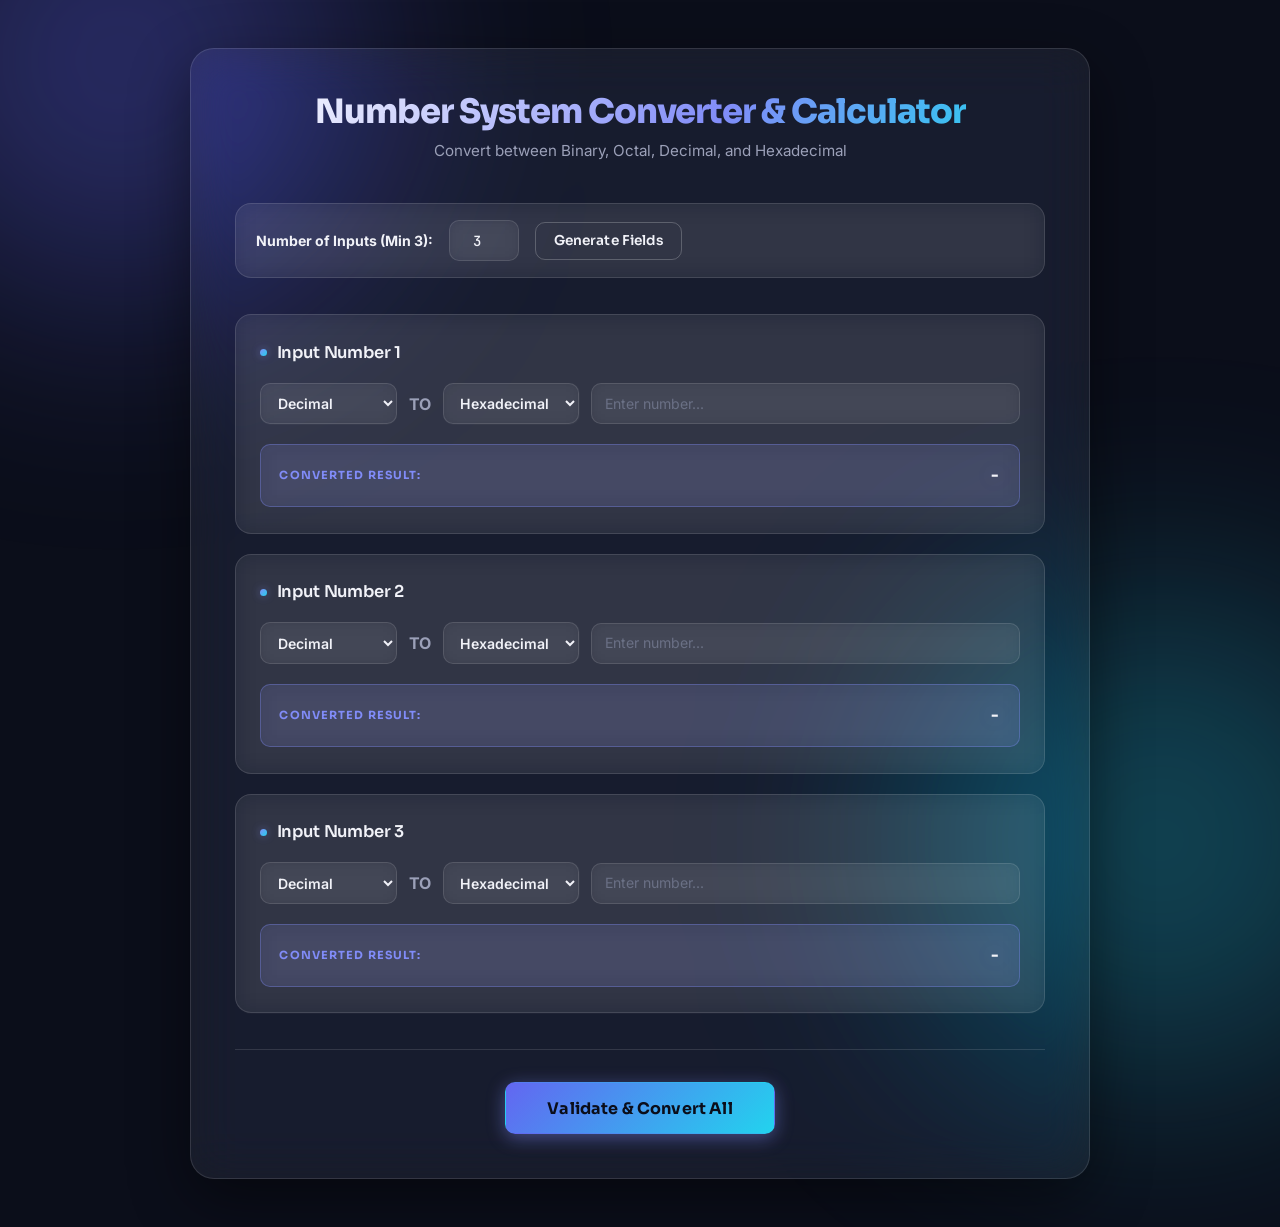
==== index.html @ d280af35 "initial commit" ====
<!DOCTYPE html>
<html lang="en">
<head>
    <meta charset="UTF-8">
    <meta name="viewport" content="width=device-width, initial-scale=1.0">
    <title>Number System Converter & Calculator</title>
    <!-- Links to your external CSS file -->
    <link rel="stylesheet" href="style.css">
</head>
<body>
    <div class="container">
        <h1>Number System Converter & Calculator</h1>
        <p class="subtitle">Convert between Binary, Octal, Decimal, and Hexadecimal</p>

        <div class="control-panel">
            <label for="num-inputs"><strong>Number of Inputs (Min 3):</strong></label>
            <input type="number" id="num-inputs" min="3" value="3">
            <button id="generate-btn">Generate Fields</button>
        </div>

        <div id="inputs-container"></div>

        <div class="action-area">
            <button id="process-btn">Validate & Convert All</button>
        </div>
    </div>

    <!-- Links to your external JS file. Placed at the bottom so HTML loads first -->
    <script src="script.js"></script>
</body>
</html>
---- style.css ----
@import url('https://fonts.googleapis.com/css2?family=Sora:wght@500;600;700;800&family=Inter:wght@400;500;600&family=JetBrains+Mono:wght@500;700&display=swap');

:root {
    --font-display: 'Sora', -apple-system, BlinkMacSystemFont, sans-serif;
    --font-body: 'Inter', -apple-system, BlinkMacSystemFont, sans-serif;
    --font-mono: 'JetBrains Mono', 'SF Mono', Consolas, monospace;

    --primary: #818cf8;
    --primary-strong: #6366f1;
    --primary-glow: rgba(129, 140, 248, 0.45);
    --accent-2: #22d3ee;
    --bg-deep: #0b0e1a;
    --text-main: #f1f2f8;
    --text-muted: #9ba0b8;
    --text-faint: #6b7186;
    --error: #f87171;
    --error-bg: rgba(248, 113, 113, 0.12);
    --error-border: rgba(248, 113, 113, 0.55);
    --glass-bg: rgba(255, 255, 255, 0.06);
    --glass-bg-strong: rgba(255, 255, 255, 0.09);
    --glass-border: rgba(255, 255, 255, 0.12);
    --glass-border-strong: rgba(255, 255, 255, 0.22);
    --radius-sm: 10px;
    --radius-md: 16px;
    --radius-lg: 24px;
}

* {
    box-sizing: border-box;
    margin: 0;
    padding: 0;
}

body {
    font-family: var(--font-body);
    -webkit-font-smoothing: antialiased;
    min-height: 100vh;
    color: var(--text-main);
    padding: 3rem 1.5rem;
    display: flex;
    justify-content: center;
    line-height: 1.5;
    position: relative;
    overflow-x: hidden;
    background: var(--bg-deep);
}

body::before,
body::after {
    content: '';
    position: fixed;
    width: 480px;
    height: 480px;
    border-radius: 50%;
    filter: blur(120px);
    z-index: 0;
    pointer-events: none;
}

body::before {
    background: rgba(99, 102, 241, 0.35);
    top: -180px;
    left: -120px;
}

body::after {
    background: rgba(34, 211, 238, 0.28);
    bottom: -180px;
    right: -120px;
}

.container {
    width: 100%;
    max-width: 900px;
    background: var(--glass-bg);
    backdrop-filter: blur(24px) saturate(160%);
    -webkit-backdrop-filter: blur(24px) saturate(160%);
    padding: 2.75rem;
    border-radius: var(--radius-lg);
    border: 1px solid var(--glass-border);
    box-shadow: 0 20px 60px rgba(0, 0, 0, 0.45);
    position: relative;
    z-index: 1;
}

h1 {
    font-family: var(--font-display);
    text-align: center;
    font-size: 2.1rem;
    font-weight: 800;
    letter-spacing: -0.03em;
    line-height: 1.15;
    margin-bottom: 0.55rem;
    background: linear-gradient(120deg, #ffffff, var(--primary) 60%, var(--accent-2));
    -webkit-background-clip: text;
    background-clip: text;
    color: transparent;
}

p.subtitle {
    text-align: center;
    color: var(--text-muted);
    font-size: 0.95rem;
    font-weight: 400;
    margin-bottom: 2.5rem;
}

/* Section eyebrow used above grouped controls */
.section-label {
    font-family: var(--font-display);
    font-size: 0.72rem;
    font-weight: 600;
    letter-spacing: 0.12em;
    text-transform: uppercase;
    color: var(--text-faint);
    margin-bottom: 0.6rem;
}

.control-panel {
    display: flex;
    gap: 1rem;
    align-items: center;
    margin-bottom: 2.25rem;
    padding: 1rem 1.25rem;
    background: var(--glass-bg);
    backdrop-filter: blur(12px);
    -webkit-backdrop-filter: blur(12px);
    border: 1px solid var(--glass-border);
    border-radius: var(--radius-md);
    transition: border-color 0.2s ease, background 0.2s ease;
}

.control-panel:hover {
    border-color: var(--glass-border-strong);
    background: var(--glass-bg-strong);
}

.control-panel label {
    font-family: var(--font-body);
    font-size: 0.88rem;
    color: var(--text-main);
    font-weight: 600;
}

.control-panel input {
    width: 70px;
    text-align: center;
}

/* Secondary action — used for lower-stakes controls like Generate Fields */
button {
    font-family: var(--font-display);
    background: transparent;
    color: var(--text-main);
    border: 1px solid var(--glass-border-strong);
    padding: 0.6rem 1.1rem;
    border-radius: var(--radius-sm);
    cursor: pointer;
    font-weight: 600;
    font-size: 0.85rem;
    letter-spacing: 0.01em;
    transition: transform 0.15s ease, border-color 0.15s ease, background 0.15s ease;
}

button:hover {
    background: var(--glass-bg-strong);
    border-color: var(--primary);
    transform: translateY(-1px);
}

button:active {
    transform: translateY(0);
}

button:focus-visible {
    outline: 2px solid var(--accent-2);
    outline-offset: 3px;
}

.input-row {
    border: 1px solid var(--glass-border);
    border-radius: var(--radius-md);
    padding: 1.6rem 1.5rem;
    margin-bottom: 1.25rem;
    background: var(--glass-bg);
    backdrop-filter: blur(12px);
    -webkit-backdrop-filter: blur(12px);
    transition: border-color 0.2s ease, background 0.2s ease, transform 0.2s ease;
}

.input-row:hover {
    border-color: var(--glass-border-strong);
    background: var(--glass-bg-strong);
    transform: translateY(-1px);
}

.input-row h3 {
    font-family: var(--font-display);
    margin-bottom: 1.1rem;
    font-size: 1.02rem;
    font-weight: 600;
    letter-spacing: -0.01em;
    color: var(--text-main);
    display: flex;
    align-items: center;
    gap: 0.6rem;
}

.input-row h3::before {
    content: '';
    width: 7px;
    height: 7px;
    border-radius: 50%;
    background: linear-gradient(135deg, var(--primary), var(--accent-2));
    box-shadow: 0 0 8px var(--primary-glow);
    display: inline-block;
}

.form-group {
    display: flex;
    gap: 0.75rem;
    align-items: center;
    margin-bottom: 1rem;
}

.form-group:last-child {
    margin-bottom: 0;
}

input[type="text"], input[type="number"], select {
    font-family: var(--font-mono);
    padding: 0.65rem 0.8rem;
    border: 1px solid var(--glass-border);
    border-radius: var(--radius-sm);
    outline: none;
    font-size: 0.88rem;
    font-weight: 500;
    color: var(--text-main);
    background: rgba(255, 255, 255, 0.04);
    backdrop-filter: blur(8px);
    -webkit-backdrop-filter: blur(8px);
    transition: border-color 0.15s ease, box-shadow 0.15s ease, background 0.15s ease;
}

select {
    font-family: var(--font-body);
    font-weight: 600;
}

input[type="text"]::placeholder {
    font-family: var(--font-body);
    font-weight: 400;
    color: var(--text-faint);
}

input[type="text"]:hover, select:hover {
    border-color: var(--glass-border-strong);
    background: rgba(255, 255, 255, 0.07);
}

input[type="text"]:focus, input[type="number"]:focus, select:focus {
    border-color: var(--primary);
    background: rgba(255, 255, 255, 0.08);
    box-shadow: 0 0 0 3px var(--primary-glow);
}

select option {
    background: #151a2c;
    color: var(--text-main);
}

.flex-grow {
    flex-grow: 1;
}

.error {
    border-color: var(--error) !important;
    background-color: var(--error-bg) !important;
}

.error:focus {
    box-shadow: 0 0 0 3px var(--error-border) !important;
}

.error-message {
    font-family: var(--font-body);
    color: var(--error);
    font-size: 0.8rem;
    font-weight: 500;
    margin-top: -0.5rem;
    margin-bottom: 1rem;
    display: none;
}

/* Single Result Box Styling */
.single-result {
    background: rgba(129, 140, 248, 0.12);
    backdrop-filter: blur(10px);
    -webkit-backdrop-filter: blur(10px);
    padding: 1rem 1.15rem;
    border-radius: var(--radius-sm);
    border: 1px solid rgba(129, 140, 248, 0.35);
    display: flex;
    justify-content: space-between;
    align-items: center;
    margin-top: 1.25rem;
    transition: box-shadow 0.2s ease;
}

.single-result:hover {
    box-shadow: 0 0 0 3px rgba(129, 140, 248, 0.15);
}

.result-label {
    font-family: var(--font-display);
    font-size: 0.7rem;
    color: var(--primary);
    font-weight: 700;
    letter-spacing: 0.1em;
    text-transform: uppercase;
}

.result-value {
    font-family: var(--font-mono);
    font-size: 1.2rem;
    font-weight: 700;
    color: var(--text-main);
    word-break: break-all;
    text-shadow: 0 0 18px var(--primary-glow);
}

.action-area {
    text-align: center;
    margin-top: 2.25rem;
    padding-top: 2rem;
    border-top: 1px solid var(--glass-border);
}

/* Primary CTA — the main "do the thing" action, visually dominant */
.action-area button {
    font-family: var(--font-display);
    background: linear-gradient(135deg, var(--primary-strong), var(--accent-2));
    color: #0b0e1a;
    border: 1px solid transparent;
    font-size: 1rem;
    font-weight: 700;
    padding: 0.9rem 2.6rem;
    border-radius: var(--radius-sm);
    box-shadow: 0 4px 18px var(--primary-glow);
}

.action-area button:hover {
    background: linear-gradient(135deg, var(--primary-strong), var(--accent-2));
    border-color: transparent;
    box-shadow: 0 10px 32px var(--primary-glow);
    transform: translateY(-2px);
}

.action-area button:active {
    box-shadow: 0 2px 10px var(--primary-glow);
    transform: translateY(0);
}

@media (max-width: 600px) {
    h1 {
        font-size: 1.6rem;
    }

    .container {
        padding: 1.5rem;
    }

    .control-panel {
        flex-wrap: wrap;
    }

    .form-group {
        flex-wrap: wrap;
    }

    body::before,
    body::after {
        width: 300px;
        height: 300px;
    }
}
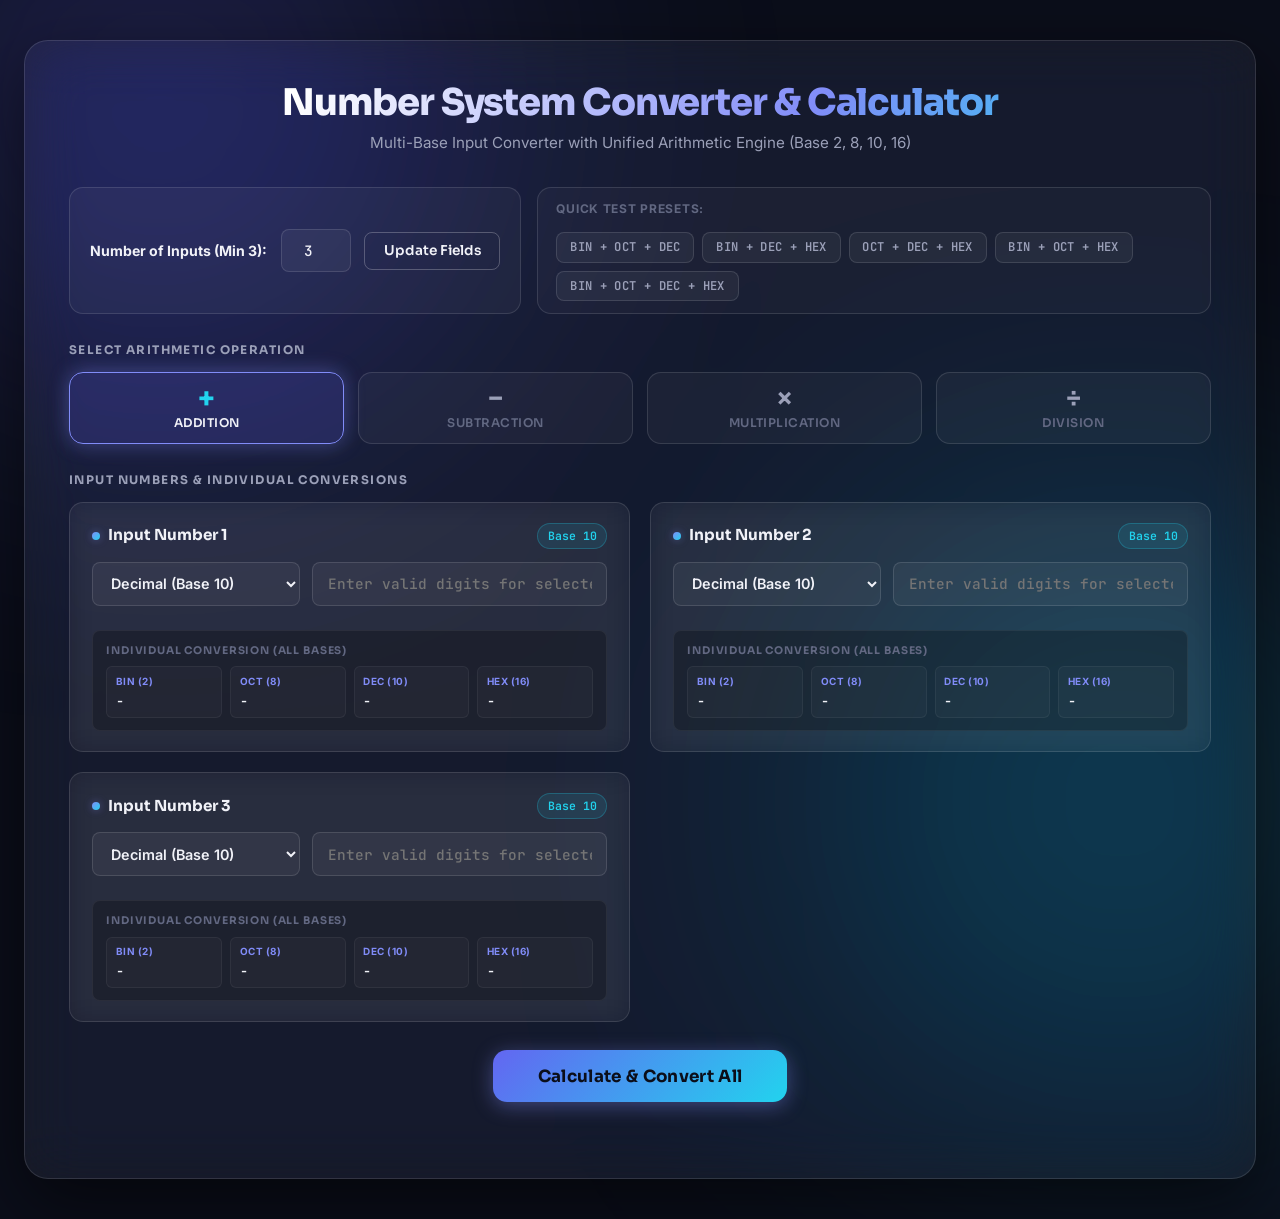
==== commit 7d3b4aee: "feat: implement multi-base arithmetic calculator and 2-column UI layout - Add arithmetic operations " ====
--- a/index.html
+++ b/index.html
@@ -1,31 +1,126 @@
 <!DOCTYPE html>
 <html lang="en">
+
 <head>
     <meta charset="UTF-8">
     <meta name="viewport" content="width=device-width, initial-scale=1.0">
     <title>Number System Converter & Calculator</title>
-    <!-- Links to your external CSS file -->
     <link rel="stylesheet" href="style.css">
 </head>
+
 <body>
     <div class="container">
-        <h1>Number System Converter & Calculator</h1>
-        <p class="subtitle">Convert between Binary, Octal, Decimal, and Hexadecimal</p>
+        <header class="header">
+            <h1>Number System Converter & Calculator</h1>
+            <p class="subtitle">Multi-Base Input Converter with Unified Arithmetic Engine (Base 2, 8, 10, 16)</p>
+        </header>
 
-        <div class="control-panel">
-            <label for="num-inputs"><strong>Number of Inputs (Min 3):</strong></label>
-            <input type="number" id="num-inputs" min="3" value="3">
-            <button id="generate-btn">Generate Fields</button>
+        <!-- top controls -->
+        <div class="controls-wrapper">
+            <div class="control-panel">
+                <label for="num-inputs"><strong>Number of Inputs (Min 3):</strong></label>
+                <input type="number" id="num-inputs" min="3" value="3" aria-label="Number of inputs">
+                <button type="button" id="generate-btn">Update Fields</button>
+            </div>
+
+            <!-- quick presets for test cases -->
+            <div class="presets-bar">
+                <span class="bar-label">Quick Test Presets:</span>
+                <div class="preset-buttons">
+                    <button type="button" class="preset-btn" data-preset="1">BIN + OCT + DEC</button>
+                    <button type="button" class="preset-btn" data-preset="2">BIN + DEC + HEX</button>
+                    <button type="button" class="preset-btn" data-preset="3">OCT + DEC + HEX</button>
+                    <button type="button" class="preset-btn" data-preset="4">BIN + OCT + HEX</button>
+                    <button type="button" class="preset-btn" data-preset="5">BIN + OCT + DEC + HEX</button>
+                </div>
+            </div>
         </div>
 
+        <!-- arithmetic operation selector -->
+        <div class="operation-panel">
+            <span class="section-label">Select Arithmetic Operation</span>
+            <div class="operation-buttons" id="operation-buttons" role="radiogroup" aria-label="Arithmetic Operation">
+                <button type="button" class="op-btn active" data-op="+" role="radio" aria-checked="true">
+                    <span class="op-symbol">+</span>
+                    <span class="op-name">Addition</span>
+                </button>
+                <button type="button" class="op-btn" data-op="-" role="radio" aria-checked="false">
+                    <span class="op-symbol">−</span>
+                    <span class="op-name">Subtraction</span>
+                </button>
+                <button type="button" class="op-btn" data-op="*" role="radio" aria-checked="false">
+                    <span class="op-symbol">×</span>
+                    <span class="op-name">Multiplication</span>
+                </button>
+                <button type="button" class="op-btn" data-op="/" role="radio" aria-checked="false">
+                    <span class="op-symbol">÷</span>
+                    <span class="op-name">Division</span>
+                </button>
+            </div>
+        </div>
+
+        <!-- container for dynamically generated input rows -->
+        <div class="section-label">Input Numbers & Individual Conversions</div>
         <div id="inputs-container"></div>
 
+        <!-- calculate and convert all -->
         <div class="action-area">
-            <button id="process-btn">Validate & Convert All</button>
+            <button type="button" id="process-btn" class="primary-btn">Calculate & Convert All</button>
+        </div>
+
+        <!-- results -->
+        <div class="results-section" id="results-section" style="display: none;">
+            <!-- expression card -->
+            <div class="expression-card">
+                <div class="card-badge">Arithmetic Expression</div>
+                <div class="expression-display" id="expression-display">-</div>
+                <div class="decimal-breakdown" id="decimal-breakdown">
+                    <span class="breakdown-label">Decimal Evaluation:</span>
+                    <span class="breakdown-formula" id="decimal-formula">-</span>
+                </div>
+            </div>
+
+            <!-- final result -->
+            <div class="final-results-card">
+                <div class="card-badge">Final Computed Result</div>
+                <div class="final-results-grid">
+                    <div class="result-tile" id="tile-bin">
+                        <div class="tile-header">
+                            <span class="tile-base">Binary</span>
+                            <span class="tile-tag">Base 2</span>
+                        </div>
+                        <div class="tile-value" id="final-bin">-</div>
+                    </div>
+
+                    <div class="result-tile" id="tile-oct">
+                        <div class="tile-header">
+                            <span class="tile-base">Octal</span>
+                            <span class="tile-tag">Base 8</span>
+                        </div>
+                        <div class="tile-value" id="final-oct">-</div>
+                    </div>
+
+                    <div class="result-tile" id="tile-dec">
+                        <div class="tile-header">
+                            <span class="tile-base">Decimal</span>
+                            <span class="tile-tag">Base 10</span>
+                        </div>
+                        <div class="tile-value" id="final-dec">-</div>
+                    </div>
+
+                    <div class="result-tile" id="tile-hex">
+                        <div class="tile-header">
+                            <span class="tile-base">Hexadecimal</span>
+                            <span class="tile-tag">Base 16</span>
+                        </div>
+                        <div class="tile-value" id="final-hex">-</div>
+                    </div>
+                </div>
+            </div>
         </div>
     </div>
 
-    <!-- Links to your external JS file. Placed at the bottom so HTML loads first -->
     <script src="script.js"></script>
 </body>
+
 </html>
--- a/style.css
+++ b/style.css
@@ -1,4 +1,4 @@
-@import url('https://fonts.googleapis.com/css2?family=Sora:wght@500;600;700;800&family=Inter:wght@400;500;600&family=JetBrains+Mono:wght@500;700&display=swap');
+@import url('https://fonts.googleapis.com/css2?family=Sora:wght@400;500;600;700;800&family=Inter:wght@400;500;600;700&family=JetBrains+Mono:wght@400;500;600;700&display=swap');
 
 :root {
     --font-display: 'Sora', -apple-system, BlinkMacSystemFont, sans-serif;
@@ -7,21 +7,28 @@
 
     --primary: #818cf8;
     --primary-strong: #6366f1;
-    --primary-glow: rgba(129, 140, 248, 0.45);
-    --accent-2: #22d3ee;
+    --primary-glow: rgba(129, 140, 248, 0.4);
+    --accent-cyan: #22d3ee;
+    --accent-emerald: #34d399;
+    --accent-amber: #fbbf24;
+    
     --bg-deep: #0b0e1a;
+    --bg-surface: #12172a;
     --text-main: #f1f2f8;
     --text-muted: #9ba0b8;
-    --text-faint: #6b7186;
+    --text-faint: #626882;
+
     --error: #f87171;
     --error-bg: rgba(248, 113, 113, 0.12);
     --error-border: rgba(248, 113, 113, 0.55);
-    --glass-bg: rgba(255, 255, 255, 0.06);
-    --glass-bg-strong: rgba(255, 255, 255, 0.09);
+
+    --glass-bg: rgba(255, 255, 255, 0.05);
+    --glass-bg-hover: rgba(255, 255, 255, 0.08);
     --glass-border: rgba(255, 255, 255, 0.12);
-    --glass-border-strong: rgba(255, 255, 255, 0.22);
-    --radius-sm: 10px;
-    --radius-md: 16px;
+    --glass-border-strong: rgba(255, 255, 255, 0.24);
+
+    --radius-sm: 8px;
+    --radius-md: 14px;
     --radius-lg: 24px;
 }
 
@@ -36,7 +43,7 @@
     -webkit-font-smoothing: antialiased;
     min-height: 100vh;
     color: var(--text-main);
-    padding: 3rem 1.5rem;
+    padding: 2.5rem 1.5rem;
     display: flex;
     justify-content: center;
     line-height: 1.5;
@@ -45,232 +52,342 @@
     background: var(--bg-deep);
 }
 
+/* Ambient dynamic background lighting */
 body::before,
 body::after {
     content: '';
     position: fixed;
-    width: 480px;
-    height: 480px;
+    width: 560px;
+    height: 560px;
     border-radius: 50%;
-    filter: blur(120px);
+    filter: blur(150px);
     z-index: 0;
     pointer-events: none;
 }
 
 body::before {
-    background: rgba(99, 102, 241, 0.35);
+    background: rgba(99, 102, 241, 0.25);
     top: -180px;
     left: -120px;
 }
 
 body::after {
-    background: rgba(34, 211, 238, 0.28);
+    background: rgba(34, 211, 238, 0.2);
     bottom: -180px;
     right: -120px;
 }
 
+/* Widened container for enhanced 2-column input layout */
 .container {
     width: 100%;
-    max-width: 900px;
+    max-width: 1260px;
     background: var(--glass-bg);
-    backdrop-filter: blur(24px) saturate(160%);
-    -webkit-backdrop-filter: blur(24px) saturate(160%);
-    padding: 2.75rem;
+    backdrop-filter: blur(28px) saturate(170%);
+    -webkit-backdrop-filter: blur(28px) saturate(170%);
+    padding: 2.5rem 2.75rem;
     border-radius: var(--radius-lg);
     border: 1px solid var(--glass-border);
-    box-shadow: 0 20px 60px rgba(0, 0, 0, 0.45);
+    box-shadow: 0 25px 70px rgba(0, 0, 0, 0.55);
     position: relative;
     z-index: 1;
 }
 
+/* Header */
+.header {
+    text-align: center;
+    margin-bottom: 2rem;
+}
+
 h1 {
     font-family: var(--font-display);
-    text-align: center;
-    font-size: 2.1rem;
+    font-size: 2.3rem;
     font-weight: 800;
     letter-spacing: -0.03em;
-    line-height: 1.15;
-    margin-bottom: 0.55rem;
-    background: linear-gradient(120deg, #ffffff, var(--primary) 60%, var(--accent-2));
+    line-height: 1.2;
+    margin-bottom: 0.45rem;
+    background: linear-gradient(125deg, #ffffff 20%, var(--primary) 65%, var(--accent-cyan));
     -webkit-background-clip: text;
     background-clip: text;
     color: transparent;
 }
 
 p.subtitle {
-    text-align: center;
     color: var(--text-muted);
     font-size: 0.95rem;
     font-weight: 400;
-    margin-bottom: 2.5rem;
-}
-
-/* Section eyebrow used above grouped controls */
+}
+
+/* Section Label */
 .section-label {
-    font-family: var(--font-display);
-    font-size: 0.72rem;
-    font-weight: 600;
+    display: block;
+    font-family: var(--font-display);
+    font-size: 0.74rem;
+    font-weight: 700;
     letter-spacing: 0.12em;
     text-transform: uppercase;
-    color: var(--text-faint);
-    margin-bottom: 0.6rem;
+    color: var(--text-muted);
+    margin-bottom: 0.75rem;
+}
+
+/* Controls Wrapper: Side-by-side on wide screens to save vertical space */
+.controls-wrapper {
+    display: grid;
+    grid-template-columns: auto 1fr;
+    gap: 1rem;
+    align-items: stretch;
+    margin-bottom: 1.75rem;
 }
 
 .control-panel {
     display: flex;
-    gap: 1rem;
+    gap: 0.85rem;
     align-items: center;
-    margin-bottom: 2.25rem;
-    padding: 1rem 1.25rem;
-    background: var(--glass-bg);
-    backdrop-filter: blur(12px);
-    -webkit-backdrop-filter: blur(12px);
+    padding: 0.75rem 1.25rem;
+    background: rgba(255, 255, 255, 0.04);
     border: 1px solid var(--glass-border);
     border-radius: var(--radius-md);
-    transition: border-color 0.2s ease, background 0.2s ease;
-}
-
-.control-panel:hover {
-    border-color: var(--glass-border-strong);
-    background: var(--glass-bg-strong);
+    white-space: nowrap;
 }
 
 .control-panel label {
-    font-family: var(--font-body);
     font-size: 0.88rem;
     color: var(--text-main);
-    font-weight: 600;
 }
 
 .control-panel input {
     width: 70px;
     text-align: center;
-}
-
-/* Secondary action — used for lower-stakes controls like Generate Fields */
-button {
-    font-family: var(--font-display);
-    background: transparent;
-    color: var(--text-main);
-    border: 1px solid var(--glass-border-strong);
-    padding: 0.6rem 1.1rem;
+    font-size: 1rem;
+    font-weight: 600;
+}
+
+/* Preset Buttons Bar */
+.presets-bar {
+    display: flex;
+    align-items: center;
+    gap: 0.85rem;
+    flex-wrap: wrap;
+    background: rgba(255, 255, 255, 0.03);
+    border: 1px solid var(--glass-border);
+    padding: 0.75rem 1.15rem;
+    border-radius: var(--radius-md);
+}
+
+.bar-label {
+    font-size: 0.75rem;
+    font-weight: 700;
+    color: var(--text-faint);
+    text-transform: uppercase;
+    letter-spacing: 0.06em;
+    white-space: nowrap;
+}
+
+.preset-buttons {
+    display: flex;
+    gap: 0.5rem;
+    flex-wrap: wrap;
+}
+
+.preset-btn {
+    font-family: var(--font-mono);
+    background: rgba(255, 255, 255, 0.05);
+    color: var(--text-muted);
+    border: 1px solid var(--glass-border);
+    padding: 0.4rem 0.8rem;
     border-radius: var(--radius-sm);
     cursor: pointer;
-    font-weight: 600;
-    font-size: 0.85rem;
-    letter-spacing: 0.01em;
-    transition: transform 0.15s ease, border-color 0.15s ease, background 0.15s ease;
-}
-
-button:hover {
-    background: var(--glass-bg-strong);
+    font-size: 0.76rem;
+    font-weight: 600;
+    letter-spacing: 0.03em;
+    transition: all 0.15s ease;
+}
+
+.preset-btn:hover {
+    background: rgba(129, 140, 248, 0.16);
+    color: var(--text-main);
     border-color: var(--primary);
     transform: translateY(-1px);
 }
 
-button:active {
-    transform: translateY(0);
-}
-
-button:focus-visible {
-    outline: 2px solid var(--accent-2);
-    outline-offset: 3px;
+/* Operation Selector */
+.operation-panel {
+    margin-bottom: 1.75rem;
+}
+
+.operation-buttons {
+    display: grid;
+    grid-template-columns: repeat(4, 1fr);
+    gap: 0.85rem;
+}
+
+.op-btn {
+    display: flex;
+    flex-direction: column;
+    align-items: center;
+    justify-content: center;
+    padding: 0.8rem 0.5rem;
+    background: rgba(255, 255, 255, 0.04);
+    border: 1px solid var(--glass-border);
+    border-radius: var(--radius-md);
+    cursor: pointer;
+    transition: all 0.2s ease;
+}
+
+.op-btn .op-symbol {
+    font-family: var(--font-display);
+    font-size: 1.6rem;
+    font-weight: 700;
+    line-height: 1;
+    color: var(--text-muted);
+    margin-bottom: 0.25rem;
+    transition: color 0.2s ease, transform 0.2s ease;
+}
+
+.op-btn .op-name {
+    font-family: var(--font-display);
+    font-size: 0.75rem;
+    font-weight: 600;
+    letter-spacing: 0.04em;
+    text-transform: uppercase;
+    color: var(--text-faint);
+    transition: color 0.2s ease;
+}
+
+.op-btn:hover {
+    background: rgba(255, 255, 255, 0.08);
+    border-color: var(--glass-border-strong);
+    transform: translateY(-2px);
+}
+
+.op-btn.active {
+    background: rgba(99, 102, 241, 0.18);
+    border-color: var(--primary);
+    box-shadow: 0 0 20px var(--primary-glow);
+}
+
+.op-btn.active .op-symbol {
+    color: var(--accent-cyan);
+    transform: scale(1.1);
+}
+
+.op-btn.active .op-name {
+    color: var(--text-main);
+}
+
+/* Form Inputs & Selects */
+input[type="text"], input[type="number"], select {
+    font-family: var(--font-mono);
+    padding: 0.7rem 0.9rem;
+    border: 1px solid var(--glass-border);
+    border-radius: var(--radius-sm);
+    outline: none;
+    font-size: 0.9rem;
+    font-weight: 500;
+    color: var(--text-main);
+    background: rgba(255, 255, 255, 0.05);
+    transition: border-color 0.15s ease, box-shadow 0.15s ease, background 0.15s ease;
+}
+
+select {
+    font-family: var(--font-body);
+    font-weight: 600;
+    cursor: pointer;
+}
+
+select option {
+    background: #14192b;
+    color: var(--text-main);
+}
+
+input[type="text"]:hover, select:hover {
+    border-color: var(--glass-border-strong);
+    background: rgba(255, 255, 255, 0.08);
+}
+
+input[type="text"]:focus, input[type="number"]:focus, select:focus {
+    border-color: var(--primary);
+    background: rgba(255, 255, 255, 0.09);
+    box-shadow: 0 0 0 3px var(--primary-glow);
+}
+
+/* 2-Column Grid for Input Rows */
+#inputs-container {
+    display: grid;
+    grid-template-columns: repeat(2, 1fr);
+    gap: 1.25rem;
+    margin-bottom: 1.5rem;
 }
 
 .input-row {
     border: 1px solid var(--glass-border);
     border-radius: var(--radius-md);
-    padding: 1.6rem 1.5rem;
-    margin-bottom: 1.25rem;
-    background: var(--glass-bg);
-    backdrop-filter: blur(12px);
-    -webkit-backdrop-filter: blur(12px);
-    transition: border-color 0.2s ease, background 0.2s ease, transform 0.2s ease;
+    padding: 1.25rem 1.35rem;
+    background: rgba(255, 255, 255, 0.035);
+    backdrop-filter: blur(14px);
+    -webkit-backdrop-filter: blur(14px);
+    transition: border-color 0.2s ease, transform 0.2s ease, box-shadow 0.2s ease;
+    display: flex;
+    flex-direction: column;
+    justify-content: space-between;
 }
 
 .input-row:hover {
     border-color: var(--glass-border-strong);
-    background: var(--glass-bg-strong);
-    transform: translateY(-1px);
-}
-
-.input-row h3 {
-    font-family: var(--font-display);
-    margin-bottom: 1.1rem;
-    font-size: 1.02rem;
-    font-weight: 600;
-    letter-spacing: -0.01em;
-    color: var(--text-main);
-    display: flex;
+    transform: translateY(-2px);
+    box-shadow: 0 6px 20px rgba(0, 0, 0, 0.25);
+}
+
+.row-header {
+    display: flex;
+    justify-content: space-between;
     align-items: center;
-    gap: 0.6rem;
-}
-
-.input-row h3::before {
+    margin-bottom: 0.85rem;
+}
+
+.row-header h3 {
+    font-family: var(--font-display);
+    font-size: 0.95rem;
+    font-weight: 700;
+    color: var(--text-main);
+    display: flex;
+    align-items: center;
+    gap: 0.5rem;
+}
+
+.row-header h3::before {
     content: '';
-    width: 7px;
-    height: 7px;
+    width: 8px;
+    height: 8px;
     border-radius: 50%;
-    background: linear-gradient(135deg, var(--primary), var(--accent-2));
+    background: linear-gradient(135deg, var(--primary), var(--accent-cyan));
     box-shadow: 0 0 8px var(--primary-glow);
     display: inline-block;
 }
 
+.row-indicator {
+    font-family: var(--font-mono);
+    font-size: 0.72rem;
+    font-weight: 600;
+    color: var(--accent-cyan);
+    background: rgba(34, 211, 238, 0.1);
+    border: 1px solid rgba(34, 211, 238, 0.25);
+    padding: 0.2rem 0.6rem;
+    border-radius: 20px;
+}
+
 .form-group {
     display: flex;
     gap: 0.75rem;
     align-items: center;
-    margin-bottom: 1rem;
-}
-
-.form-group:last-child {
-    margin-bottom: 0;
-}
-
-input[type="text"], input[type="number"], select {
-    font-family: var(--font-mono);
-    padding: 0.65rem 0.8rem;
-    border: 1px solid var(--glass-border);
-    border-radius: var(--radius-sm);
-    outline: none;
-    font-size: 0.88rem;
-    font-weight: 500;
-    color: var(--text-main);
-    background: rgba(255, 255, 255, 0.04);
-    backdrop-filter: blur(8px);
-    -webkit-backdrop-filter: blur(8px);
-    transition: border-color 0.15s ease, box-shadow 0.15s ease, background 0.15s ease;
-}
-
-select {
-    font-family: var(--font-body);
-    font-weight: 600;
-}
-
-input[type="text"]::placeholder {
-    font-family: var(--font-body);
-    font-weight: 400;
-    color: var(--text-faint);
-}
-
-input[type="text"]:hover, select:hover {
-    border-color: var(--glass-border-strong);
-    background: rgba(255, 255, 255, 0.07);
-}
-
-input[type="text"]:focus, input[type="number"]:focus, select:focus {
-    border-color: var(--primary);
-    background: rgba(255, 255, 255, 0.08);
-    box-shadow: 0 0 0 3px var(--primary-glow);
-}
-
-select option {
-    background: #151a2c;
-    color: var(--text-main);
+    margin-bottom: 0.75rem;
 }
 
 .flex-grow {
     flex-grow: 1;
+}
+
+.input-wrapper input {
+    width: 100%;
 }
 
 .error {
@@ -283,104 +400,322 @@
 }
 
 .error-message {
-    font-family: var(--font-body);
     color: var(--error);
-    font-size: 0.8rem;
+    font-size: 0.78rem;
     font-weight: 500;
-    margin-top: -0.5rem;
-    margin-bottom: 1rem;
+    margin-top: -0.35rem;
+    margin-bottom: 0.75rem;
     display: none;
 }
 
-/* Single Result Box Styling */
-.single-result {
-    background: rgba(129, 140, 248, 0.12);
-    backdrop-filter: blur(10px);
-    -webkit-backdrop-filter: blur(10px);
-    padding: 1rem 1.15rem;
+/* Individual Conversion Matrix Inside Card */
+.conversion-matrix {
+    margin-top: 0.75rem;
+    background: rgba(0, 0, 0, 0.25);
+    border: 1px solid rgba(255, 255, 255, 0.06);
     border-radius: var(--radius-sm);
+    padding: 0.75rem 0.85rem;
+}
+
+.matrix-title {
+    font-family: var(--font-display);
+    font-size: 0.66rem;
+    font-weight: 700;
+    letter-spacing: 0.08em;
+    text-transform: uppercase;
+    color: var(--text-faint);
+    margin-bottom: 0.5rem;
+}
+
+.matrix-grid {
+    display: grid;
+    grid-template-columns: repeat(4, 1fr);
+    gap: 0.5rem;
+}
+
+.matrix-cell {
+    display: flex;
+    flex-direction: column;
+    background: rgba(255, 255, 255, 0.03);
+    padding: 0.4rem 0.55rem;
+    border-radius: 6px;
+    border: 1px solid rgba(255, 255, 255, 0.05);
+}
+
+.matrix-base {
+    font-size: 0.62rem;
+    font-weight: 700;
+    color: var(--primary);
+    letter-spacing: 0.05em;
+    margin-bottom: 0.12rem;
+}
+
+.matrix-value {
+    font-family: var(--font-mono);
+    font-size: 0.84rem;
+    font-weight: 600;
+    color: var(--text-main);
+    word-break: break-all;
+}
+
+/* General Buttons */
+button {
+    font-family: var(--font-display);
+    background: transparent;
+    color: var(--text-main);
+    border: 1px solid var(--glass-border-strong);
+    padding: 0.6rem 1.15rem;
+    border-radius: var(--radius-sm);
+    cursor: pointer;
+    font-weight: 600;
+    font-size: 0.85rem;
+    transition: all 0.15s ease;
+}
+
+button:hover {
+    background: var(--glass-bg-hover);
+    border-color: var(--primary);
+    transform: translateY(-1px);
+}
+
+button:active {
+    transform: translateY(0);
+}
+
+/* Action Area */
+.action-area {
+    text-align: center;
+    margin: 1.75rem 0 2.25rem 0;
+}
+
+.primary-btn {
+    font-family: var(--font-display);
+    background: linear-gradient(135deg, var(--primary-strong), var(--accent-cyan));
+    color: #0b0e1a;
+    border: none;
+    font-size: 1.05rem;
+    font-weight: 700;
+    letter-spacing: 0.02em;
+    padding: 0.95rem 2.8rem;
+    border-radius: var(--radius-md);
+    box-shadow: 0 4px 20px var(--primary-glow);
+    cursor: pointer;
+    transition: all 0.2s ease;
+}
+
+.primary-btn:hover {
+    box-shadow: 0 8px 30px var(--primary-glow);
+    transform: translateY(-2px);
+}
+
+.primary-btn:active {
+    transform: translateY(0);
+}
+
+/* Results Section */
+.results-section {
+    animation: fadeIn 0.3s ease-out;
+}
+
+@keyframes fadeIn {
+    from {
+        opacity: 0;
+        transform: translateY(8px);
+    }
+    to {
+        opacity: 1;
+        transform: translateY(0);
+    }
+}
+
+.card-badge {
+    font-family: var(--font-display);
+    font-size: 0.72rem;
+    font-weight: 700;
+    letter-spacing: 0.1em;
+    text-transform: uppercase;
+    color: var(--accent-cyan);
+    margin-bottom: 0.75rem;
+    display: inline-block;
+}
+
+/* Arithmetic Expression Card */
+.expression-card {
+    background: rgba(34, 211, 238, 0.06);
+    border: 1px solid rgba(34, 211, 238, 0.25);
+    border-radius: var(--radius-md);
+    padding: 1.5rem;
+    margin-bottom: 1.5rem;
+    backdrop-filter: blur(12px);
+    -webkit-backdrop-filter: blur(12px);
+}
+
+.expression-display {
+    font-family: var(--font-mono);
+    font-size: 1.35rem;
+    font-weight: 700;
+    color: #ffffff;
+    letter-spacing: 0.02em;
+    word-break: break-all;
+    margin-bottom: 0.75rem;
+    text-shadow: 0 0 15px rgba(34, 211, 238, 0.35);
+}
+
+.decimal-breakdown {
+    display: flex;
+    gap: 0.5rem;
+    align-items: center;
+    font-family: var(--font-mono);
+    font-size: 0.88rem;
+    color: var(--text-muted);
+    border-top: 1px dashed rgba(255, 255, 255, 0.1);
+    padding-top: 0.75rem;
+}
+
+.breakdown-label {
+    font-weight: 600;
+    color: var(--text-faint);
+}
+
+.breakdown-formula {
+    color: var(--accent-cyan);
+    font-weight: 600;
+}
+
+/* Final Multi-Base Results Card */
+.final-results-card {
+    background: rgba(99, 102, 241, 0.08);
     border: 1px solid rgba(129, 140, 248, 0.35);
+    border-radius: var(--radius-md);
+    padding: 1.75rem;
+    backdrop-filter: blur(14px);
+    -webkit-backdrop-filter: blur(14px);
+    box-shadow: 0 10px 30px rgba(0, 0, 0, 0.3);
+}
+
+.final-results-grid {
+    display: grid;
+    grid-template-columns: repeat(4, 1fr);
+    gap: 1rem;
+}
+
+.result-tile {
+    background: rgba(0, 0, 0, 0.3);
+    border: 1px solid rgba(255, 255, 255, 0.08);
+    border-radius: var(--radius-sm);
+    padding: 1.15rem 1rem;
+    display: flex;
+    flex-direction: column;
+    justify-content: space-between;
+    transition: all 0.2s ease;
+}
+
+.result-tile:hover {
+    border-color: var(--primary);
+    transform: translateY(-2px);
+    box-shadow: 0 4px 18px rgba(129, 140, 248, 0.2);
+}
+
+.tile-header {
     display: flex;
     justify-content: space-between;
     align-items: center;
-    margin-top: 1.25rem;
-    transition: box-shadow 0.2s ease;
-}
-
-.single-result:hover {
-    box-shadow: 0 0 0 3px rgba(129, 140, 248, 0.15);
-}
-
-.result-label {
-    font-family: var(--font-display);
-    font-size: 0.7rem;
+    margin-bottom: 0.65rem;
+}
+
+.tile-base {
+    font-family: var(--font-display);
+    font-size: 0.78rem;
+    font-weight: 700;
     color: var(--primary);
-    font-weight: 700;
-    letter-spacing: 0.1em;
     text-transform: uppercase;
-}
-
-.result-value {
+    letter-spacing: 0.06em;
+}
+
+.tile-tag {
     font-family: var(--font-mono);
-    font-size: 1.2rem;
+    font-size: 0.65rem;
+    color: var(--text-faint);
+    background: rgba(255, 255, 255, 0.05);
+    padding: 0.15rem 0.4rem;
+    border-radius: 4px;
+}
+
+.tile-value {
+    font-family: var(--font-mono);
+    font-size: 1.35rem;
     font-weight: 700;
     color: var(--text-main);
     word-break: break-all;
-    text-shadow: 0 0 18px var(--primary-glow);
-}
-
-.action-area {
-    text-align: center;
-    margin-top: 2.25rem;
-    padding-top: 2rem;
-    border-top: 1px solid var(--glass-border);
-}
-
-/* Primary CTA — the main "do the thing" action, visually dominant */
-.action-area button {
-    font-family: var(--font-display);
-    background: linear-gradient(135deg, var(--primary-strong), var(--accent-2));
-    color: #0b0e1a;
-    border: 1px solid transparent;
-    font-size: 1rem;
-    font-weight: 700;
-    padding: 0.9rem 2.6rem;
-    border-radius: var(--radius-sm);
-    box-shadow: 0 4px 18px var(--primary-glow);
-}
-
-.action-area button:hover {
-    background: linear-gradient(135deg, var(--primary-strong), var(--accent-2));
-    border-color: transparent;
-    box-shadow: 0 10px 32px var(--primary-glow);
-    transform: translateY(-2px);
-}
-
-.action-area button:active {
-    box-shadow: 0 2px 10px var(--primary-glow);
-    transform: translateY(0);
-}
-
-@media (max-width: 600px) {
+    line-height: 1.2;
+    text-shadow: 0 0 16px var(--primary-glow);
+}
+
+/* Accessibility */
+.sr-only {
+    position: absolute;
+    width: 1px;
+    height: 1px;
+    padding: 0;
+    margin: -1px;
+    overflow: hidden;
+    clip: rect(0, 0, 0, 0);
+    white-space: nowrap;
+    border: 0;
+}
+
+/* Responsive Breakpoints */
+@media (max-width: 1024px) {
+    .container {
+        padding: 2rem;
+    }
+
+    .controls-wrapper {
+        grid-template-columns: 1fr;
+    }
+}
+
+@media (max-width: 860px) {
+    #inputs-container {
+        grid-template-columns: 1fr;
+    }
+
+    .operation-buttons {
+        grid-template-columns: repeat(2, 1fr);
+    }
+
+    .final-results-grid {
+        grid-template-columns: repeat(2, 1fr);
+    }
+}
+
+@media (max-width: 580px) {
+    .container {
+        padding: 1.4rem;
+    }
+
     h1 {
-        font-size: 1.6rem;
-    }
-
-    .container {
-        padding: 1.5rem;
+        font-size: 1.65rem;
+    }
+
+    .matrix-grid {
+        grid-template-columns: repeat(2, 1fr);
+    }
+
+    .form-group {
+        flex-direction: column;
+        align-items: stretch;
     }
 
     .control-panel {
         flex-wrap: wrap;
     }
 
-    .form-group {
-        flex-wrap: wrap;
-    }
-
-    body::before,
-    body::after {
-        width: 300px;
-        height: 300px;
+    .final-results-grid {
+        grid-template-columns: 1fr;
+    }
+
+    .operation-buttons {
+        grid-template-columns: 1fr;
     }
 }
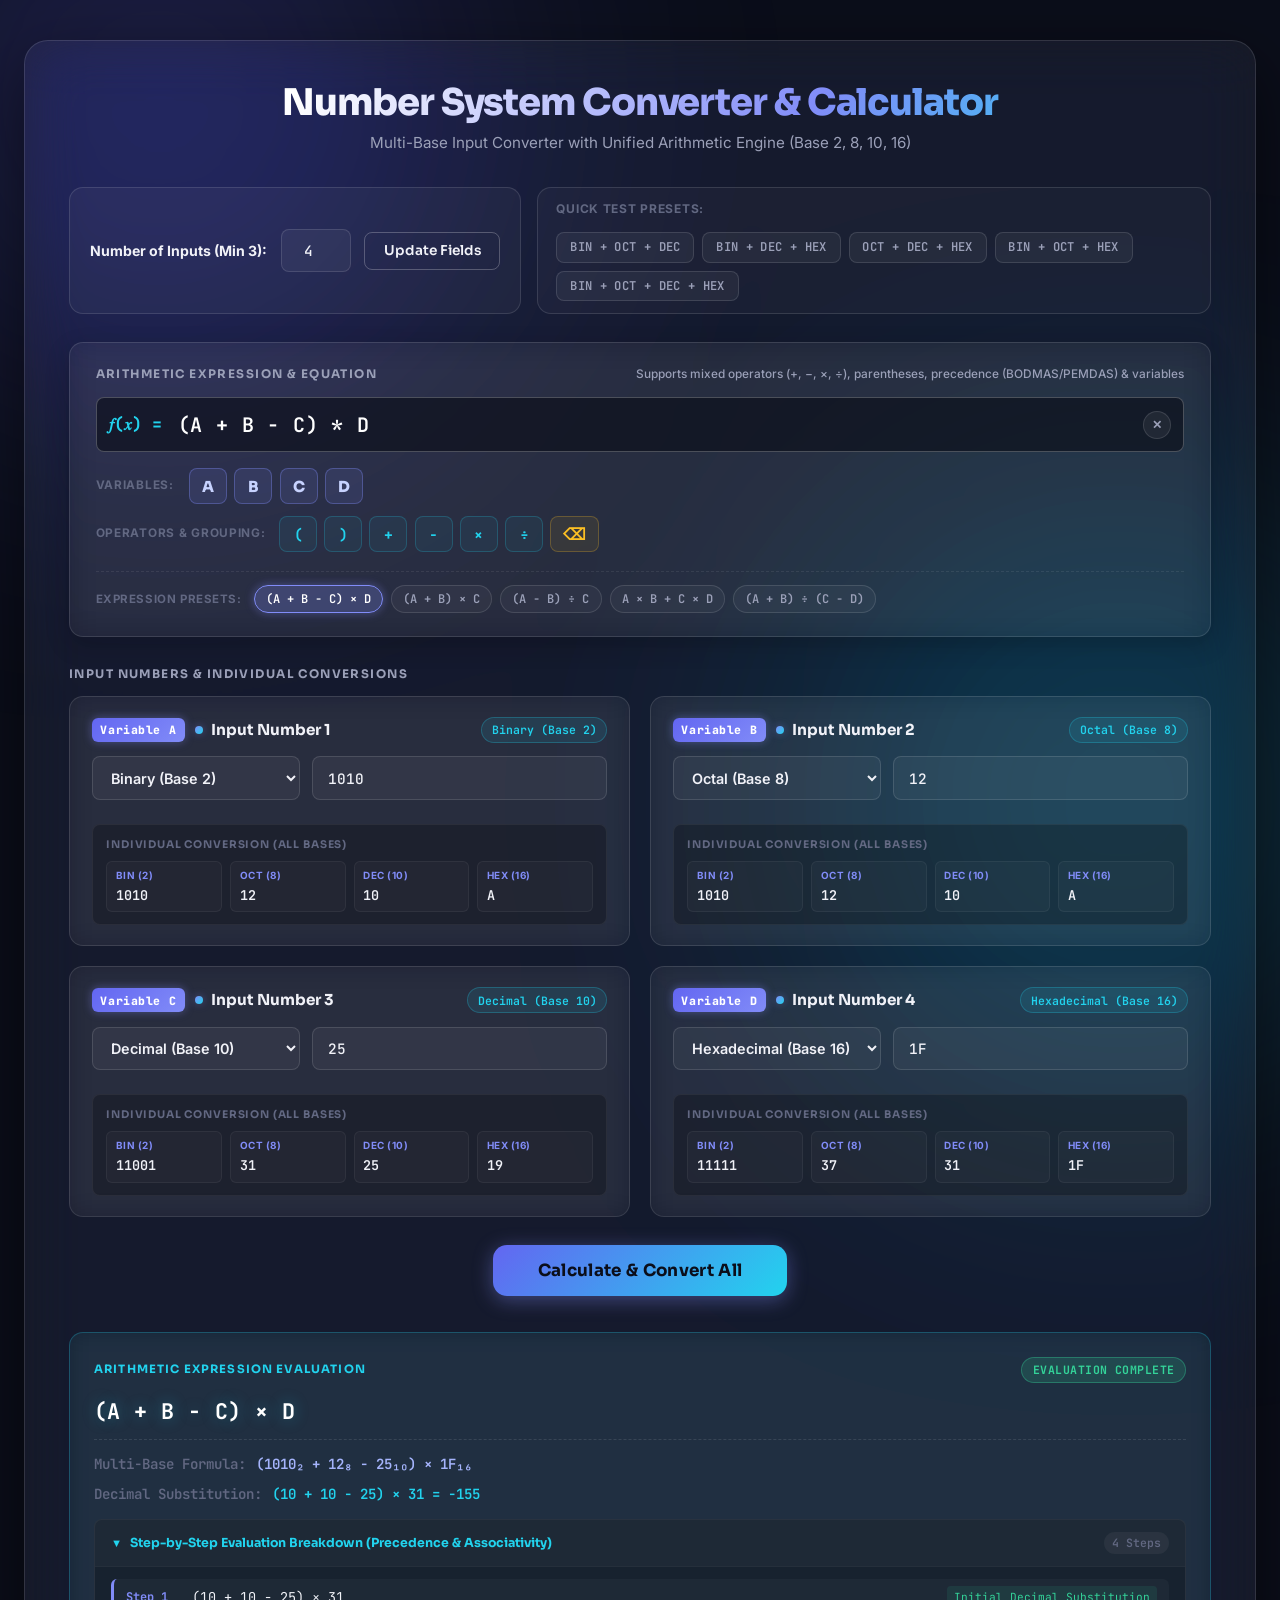
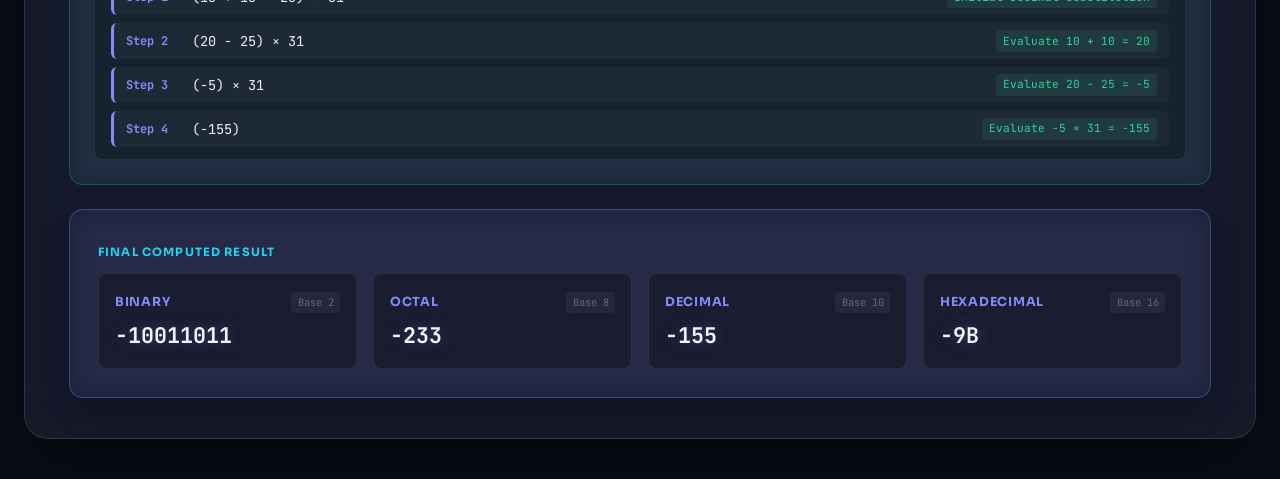
==== commit ff2b875f: "feat: complete CPE463 Act 1 with multi-base converter, arithmetic evaluator, flowchart, and pseudoco" ====
--- a/index.html
+++ b/index.html
@@ -36,32 +36,72 @@
             </div>
         </div>
 
-        <!-- arithmetic operation selector -->
-        <div class="operation-panel">
-            <span class="section-label">Select Arithmetic Operation</span>
-            <div class="operation-buttons" id="operation-buttons" role="radiogroup" aria-label="Arithmetic Operation">
-                <button type="button" class="op-btn active" data-op="+" role="radio" aria-checked="true">
-                    <span class="op-symbol">+</span>
-                    <span class="op-name">Addition</span>
-                </button>
-                <button type="button" class="op-btn" data-op="-" role="radio" aria-checked="false">
-                    <span class="op-symbol">−</span>
-                    <span class="op-name">Subtraction</span>
-                </button>
-                <button type="button" class="op-btn" data-op="*" role="radio" aria-checked="false">
-                    <span class="op-symbol">×</span>
-                    <span class="op-name">Multiplication</span>
-                </button>
-                <button type="button" class="op-btn" data-op="/" role="radio" aria-checked="false">
-                    <span class="op-symbol">÷</span>
-                    <span class="op-name">Division</span>
-                </button>
+        <!-- expression builder panel -->
+        <div class="expression-panel">
+            <div class="panel-header">
+                <span class="section-label">Arithmetic Expression & Equation</span>
+                <span class="panel-hint">Supports mixed operators (+, −, ×, ÷), parentheses, precedence (BODMAS/PEMDAS) & variables</span>
+            </div>
+
+            <!-- main expression text input -->
+            <div class="expr-input-group">
+                <label for="expr-input" class="sr-only">Arithmetic Expression</label>
+                <div class="expr-input-wrapper">
+                    <span class="expr-icon">𝑓(𝑥) =</span>
+                    <input type="text" id="expr-input" class="expr-input" value="(A + B - C) * D" placeholder="e.g. (A + B - C) * D" spellcheck="false" autocomplete="off">
+                    <button type="button" id="clear-expr-btn" class="icon-btn" title="Clear Expression" aria-label="Clear expression">✕</button>
+                </div>
+            </div>
+
+            <!-- virtual keypad with variables and operators -->
+            <div class="keypad-container">
+                <div class="keypad-group">
+                    <span class="keypad-label">Variables:</span>
+                    <div class="keys-row" id="var-keys">
+                        <!-- dynamically populated with buttons for active variables -->
+                    </div>
+                </div>
+
+                <div class="keypad-group">
+                    <span class="keypad-label">Operators & Grouping:</span>
+                    <div class="keys-row">
+                        <button type="button" class="key-btn op-key" data-insert="(">(</button>
+                        <button type="button" class="key-btn op-key" data-insert=")">)</button>
+                        <button type="button" class="key-btn op-key" data-insert=" + ">+</button>
+                        <button type="button" class="key-btn op-key" data-insert=" − ">−</button>
+                        <button type="button" class="key-btn op-key" data-insert=" × ">×</button>
+                        <button type="button" class="key-btn op-key" data-insert=" ÷ ">÷</button>
+                        <button type="button" class="key-btn action-key" id="backspace-btn" title="Backspace">⌫</button>
+                    </div>
+                </div>
+            </div>
+
+            <!-- expression presets -->
+            <div class="expr-presets-bar">
+                <span class="expr-presets-label">Expression Presets:</span>
+                <div class="expr-preset-chips" id="expr-presets">
+                    <button type="button" class="expr-chip" data-expr="(A + B - C) * D">(A + B − C) × D</button>
+                    <button type="button" class="expr-chip" data-expr="(A + B) * C">(A + B) × C</button>
+                    <button type="button" class="expr-chip" data-expr="(A - B) / C">(A − B) ÷ C</button>
+                    <button type="button" class="expr-chip" data-expr="A * B + C * D">A × B + C × D</button>
+                    <button type="button" class="expr-chip" data-expr="(A + B) / (C - D)">(A + B) ÷ (C − D)</button>
+                </div>
             </div>
         </div>
 
         <!-- container for dynamically generated input rows -->
         <div class="section-label">Input Numbers & Individual Conversions</div>
         <div id="inputs-container"></div>
+
+        <!-- error banner -->
+        <div class="error-banner" id="global-error-banner" style="display: none;" role="alert">
+            <div class="error-banner-icon">⚠️</div>
+            <div class="error-banner-content">
+                <h4 class="error-banner-title" id="error-banner-title">Arithmetic Error</h4>
+                <p class="error-banner-desc" id="error-banner-desc">An error occurred during evaluation.</p>
+            </div>
+            <button type="button" class="error-banner-close" id="error-banner-close" aria-label="Dismiss error">✕</button>
+        </div>
 
         <!-- calculate and convert all -->
         <div class="action-area">
@@ -71,12 +111,36 @@
         <!-- results -->
         <div class="results-section" id="results-section" style="display: none;">
             <!-- expression card -->
-            <div class="expression-card">
-                <div class="card-badge">Arithmetic Expression</div>
+            <div class="expression-card" id="expression-card">
+                <div class="card-header-bar">
+                    <div class="card-badge">Arithmetic Expression Evaluation</div>
+                    <span class="status-pill success" id="eval-status-pill">Evaluation Complete</span>
+                </div>
+
                 <div class="expression-display" id="expression-display">-</div>
-                <div class="decimal-breakdown" id="decimal-breakdown">
-                    <span class="breakdown-label">Decimal Evaluation:</span>
-                    <span class="breakdown-formula" id="decimal-formula">-</span>
+
+                <div class="expression-breakdowns">
+                    <div class="breakdown-row">
+                        <span class="breakdown-label">Multi-Base Formula:</span>
+                        <span class="breakdown-formula multi-base-val" id="multi-base-formula">-</span>
+                    </div>
+                    <div class="breakdown-row">
+                        <span class="breakdown-label">Decimal Substitution:</span>
+                        <span class="breakdown-formula" id="decimal-formula">-</span>
+                    </div>
+                </div>
+
+                <!-- step by step evaluation -->
+                <div class="steps-section" id="steps-section">
+                    <div class="steps-header" id="steps-toggle">
+                        <span class="steps-title">
+                            <span class="steps-icon" id="steps-chevron">▼</span> Step-by-Step Evaluation Breakdown (Precedence & Associativity)
+                        </span>
+                        <span class="steps-count" id="steps-count">0 Steps</span>
+                    </div>
+                    <div class="steps-content" id="steps-content">
+                        <ol class="steps-list" id="steps-list"></ol>
+                    </div>
                 </div>
             </div>
 
--- a/style.css
+++ b/style.css
@@ -209,69 +209,268 @@
     transform: translateY(-1px);
 }
 
-/* Operation Selector */
-.operation-panel {
-    margin-bottom: 1.75rem;
-}
-
-.operation-buttons {
-    display: grid;
-    grid-template-columns: repeat(4, 1fr);
+/* Expression Builder Panel */
+.expression-panel {
+    background: rgba(255, 255, 255, 0.035);
+    border: 1px solid var(--glass-border);
+    border-radius: var(--radius-md);
+    padding: 1.4rem 1.6rem;
+    margin-bottom: 1.85rem;
+    backdrop-filter: blur(16px);
+    -webkit-backdrop-filter: blur(16px);
+    box-shadow: 0 8px 24px rgba(0, 0, 0, 0.2);
+    transition: border-color 0.2s ease, box-shadow 0.2s ease;
+}
+
+.expression-panel:focus-within {
+    border-color: var(--primary);
+    box-shadow: 0 8px 30px var(--primary-glow);
+}
+
+.panel-header {
+    display: flex;
+    justify-content: space-between;
+    align-items: center;
+    flex-wrap: wrap;
+    gap: 0.5rem;
+    margin-bottom: 0.85rem;
+}
+
+.panel-header .section-label {
+    margin-bottom: 0;
+}
+
+.panel-hint {
+    font-size: 0.74rem;
+    color: var(--text-muted);
+    font-weight: 500;
+}
+
+/* Expression Input Box */
+.expr-input-group {
+    margin-bottom: 1rem;
+}
+
+.expr-input-wrapper {
+    display: flex;
+    align-items: center;
+    background: rgba(11, 14, 26, 0.65);
+    border: 1.5px solid var(--glass-border-strong);
+    border-radius: var(--radius-sm);
+    padding: 0.35rem 0.75rem;
+    transition: all 0.2s ease;
+}
+
+.expr-input-wrapper:focus-within {
+    border-color: var(--accent-cyan);
+    box-shadow: 0 0 16px rgba(34, 211, 238, 0.3);
+    background: rgba(11, 14, 26, 0.85);
+}
+
+.expr-icon {
+    font-family: var(--font-mono);
+    font-size: 1.05rem;
+    font-weight: 700;
+    color: var(--accent-cyan);
+    margin-right: 0.75rem;
+    user-select: none;
+}
+
+.expr-input {
+    flex-grow: 1;
+    background: transparent !important;
+    border: none !important;
+    box-shadow: none !important;
+    color: #ffffff !important;
+    font-family: var(--font-mono) !important;
+    font-size: 1.25rem !important;
+    font-weight: 600 !important;
+    padding: 0.5rem 0.25rem !important;
+    letter-spacing: 0.04em;
+}
+
+.expr-input::placeholder {
+    color: var(--text-faint);
+    font-weight: 400;
+}
+
+.icon-btn {
+    background: rgba(255, 255, 255, 0.06);
+    border: 1px solid var(--glass-border);
+    color: var(--text-muted);
+    width: 28px;
+    height: 28px;
+    padding: 0;
+    display: flex;
+    align-items: center;
+    justify-content: center;
+    border-radius: 50%;
+    font-size: 0.75rem;
+    cursor: pointer;
+    transition: all 0.15s ease;
+}
+
+.icon-btn:hover {
+    background: rgba(248, 113, 113, 0.2);
+    color: var(--error);
+    border-color: var(--error);
+    transform: scale(1.08);
+}
+
+/* Virtual Keypad */
+.keypad-container {
+    display: flex;
+    flex-direction: column;
+    gap: 0.75rem;
+    margin-bottom: 1.15rem;
+}
+
+.keypad-group {
+    display: flex;
+    align-items: center;
     gap: 0.85rem;
-}
-
-.op-btn {
-    display: flex;
-    flex-direction: column;
+    flex-wrap: wrap;
+}
+
+.keypad-label {
+    font-size: 0.74rem;
+    font-weight: 700;
+    color: var(--text-faint);
+    text-transform: uppercase;
+    letter-spacing: 0.06em;
+    min-width: 80px;
+}
+
+.keys-row {
+    display: flex;
+    gap: 0.45rem;
+    flex-wrap: wrap;
+    align-items: center;
+}
+
+.key-btn {
+    font-family: var(--font-mono);
+    font-size: 0.92rem;
+    font-weight: 700;
+    padding: 0.42rem 0.75rem;
+    min-width: 38px;
+    height: 36px;
+    border-radius: var(--radius-sm);
+    display: inline-flex;
     align-items: center;
     justify-content: center;
-    padding: 0.8rem 0.5rem;
+    background: rgba(255, 255, 255, 0.05);
+    border: 1px solid var(--glass-border);
+    color: var(--text-main);
+    cursor: pointer;
+    transition: all 0.15s ease;
+}
+
+.key-btn:hover {
+    background: rgba(255, 255, 255, 0.12);
+    border-color: var(--primary);
+    transform: translateY(-2px);
+    box-shadow: 0 3px 10px rgba(0, 0, 0, 0.3);
+}
+
+.key-btn:active {
+    transform: translateY(0);
+}
+
+/* Variable Keys with Accent Colors */
+.var-key {
+    background: rgba(129, 140, 248, 0.12);
+    border-color: rgba(129, 140, 248, 0.35);
+    color: #c7d2fe;
+    font-family: var(--font-display);
+    font-size: 0.95rem;
+    font-weight: 800;
+}
+
+.var-key:hover {
+    background: rgba(129, 140, 248, 0.28);
+    border-color: var(--primary);
+    color: #ffffff;
+    box-shadow: 0 0 12px var(--primary-glow);
+}
+
+/* Operator Keys */
+.op-key {
+    color: var(--accent-cyan);
+    background: rgba(34, 211, 238, 0.06);
+    border-color: rgba(34, 211, 238, 0.22);
+}
+
+.op-key:hover {
+    background: rgba(34, 211, 238, 0.2);
+    border-color: var(--accent-cyan);
+    color: #ffffff;
+    box-shadow: 0 0 12px rgba(34, 211, 238, 0.35);
+}
+
+.action-key {
+    color: var(--accent-amber);
+    background: rgba(251, 191, 36, 0.08);
+    border-color: rgba(251, 191, 36, 0.25);
+    font-size: 1rem;
+}
+
+.action-key:hover {
+    background: rgba(251, 191, 36, 0.2);
+    border-color: var(--accent-amber);
+    color: #ffffff;
+}
+
+/* Preset Chips */
+.expr-presets-bar {
+    display: flex;
+    align-items: center;
+    gap: 0.75rem;
+    flex-wrap: wrap;
+    border-top: 1px dashed rgba(255, 255, 255, 0.08);
+    padding-top: 0.85rem;
+}
+
+.expr-presets-label {
+    font-size: 0.72rem;
+    font-weight: 700;
+    color: var(--text-faint);
+    text-transform: uppercase;
+    letter-spacing: 0.05em;
+    white-space: nowrap;
+}
+
+.expr-preset-chips {
+    display: flex;
+    gap: 0.5rem;
+    flex-wrap: wrap;
+}
+
+.expr-chip {
+    font-family: var(--font-mono);
+    font-size: 0.75rem;
+    font-weight: 600;
+    padding: 0.32rem 0.7rem;
     background: rgba(255, 255, 255, 0.04);
     border: 1px solid var(--glass-border);
-    border-radius: var(--radius-md);
+    border-radius: 20px;
+    color: var(--text-muted);
     cursor: pointer;
-    transition: all 0.2s ease;
-}
-
-.op-btn .op-symbol {
-    font-family: var(--font-display);
-    font-size: 1.6rem;
-    font-weight: 700;
-    line-height: 1;
-    color: var(--text-muted);
-    margin-bottom: 0.25rem;
-    transition: color 0.2s ease, transform 0.2s ease;
-}
-
-.op-btn .op-name {
-    font-family: var(--font-display);
-    font-size: 0.75rem;
-    font-weight: 600;
-    letter-spacing: 0.04em;
-    text-transform: uppercase;
-    color: var(--text-faint);
-    transition: color 0.2s ease;
-}
-
-.op-btn:hover {
-    background: rgba(255, 255, 255, 0.08);
-    border-color: var(--glass-border-strong);
-    transform: translateY(-2px);
-}
-
-.op-btn.active {
-    background: rgba(99, 102, 241, 0.18);
+    transition: all 0.15s ease;
+}
+
+.expr-chip:hover {
+    background: rgba(129, 140, 248, 0.15);
     border-color: var(--primary);
-    box-shadow: 0 0 20px var(--primary-glow);
-}
-
-.op-btn.active .op-symbol {
-    color: var(--accent-cyan);
-    transform: scale(1.1);
-}
-
-.op-btn.active .op-name {
     color: var(--text-main);
+    transform: translateY(-1px);
+}
+
+.expr-chip.active {
+    background: rgba(129, 140, 248, 0.25);
+    border-color: var(--primary);
+    color: #ffffff;
+    box-shadow: 0 0 10px var(--primary-glow);
 }
 
 /* Form Inputs & Selects */
@@ -344,6 +543,12 @@
     margin-bottom: 0.85rem;
 }
 
+.row-header-title {
+    display: flex;
+    align-items: center;
+    gap: 0.65rem;
+}
+
 .row-header h3 {
     font-family: var(--font-display);
     font-size: 0.95rem;
@@ -352,6 +557,7 @@
     display: flex;
     align-items: center;
     gap: 0.5rem;
+    margin: 0;
 }
 
 .row-header h3::before {
@@ -364,6 +570,24 @@
     display: inline-block;
 }
 
+.var-badge {
+    font-family: var(--font-mono);
+    font-size: 0.72rem;
+    font-weight: 800;
+    color: #ffffff;
+    background: linear-gradient(135deg, var(--primary-strong), var(--primary));
+    padding: 0.2rem 0.55rem;
+    border-radius: 6px;
+    letter-spacing: 0.05em;
+    box-shadow: 0 0 10px var(--primary-glow);
+}
+
+.row-indicators-group {
+    display: flex;
+    align-items: center;
+    gap: 0.5rem;
+}
+
 .row-indicator {
     font-family: var(--font-mono);
     font-size: 0.72rem;
@@ -456,6 +680,60 @@
     font-weight: 600;
     color: var(--text-main);
     word-break: break-all;
+}
+
+/* Global Error Banner */
+.error-banner {
+    display: flex;
+    align-items: flex-start;
+    gap: 1rem;
+    background: rgba(248, 113, 113, 0.12);
+    border: 1.5px solid var(--error-border);
+    border-radius: var(--radius-md);
+    padding: 1.1rem 1.4rem;
+    margin-bottom: 1.5rem;
+    backdrop-filter: blur(14px);
+    -webkit-backdrop-filter: blur(14px);
+    box-shadow: 0 8px 24px rgba(248, 113, 113, 0.2);
+    animation: fadeIn 0.25s ease-out;
+}
+
+.error-banner-icon {
+    font-size: 1.5rem;
+    line-height: 1;
+}
+
+.error-banner-content {
+    flex-grow: 1;
+}
+
+.error-banner-title {
+    font-family: var(--font-display);
+    font-size: 0.95rem;
+    font-weight: 700;
+    color: var(--error);
+    margin-bottom: 0.2rem;
+}
+
+.error-banner-desc {
+    font-size: 0.85rem;
+    color: #fca5a5;
+    line-height: 1.4;
+    word-break: break-word;
+}
+
+.error-banner-close {
+    background: transparent;
+    border: none;
+    color: var(--error);
+    font-size: 1rem;
+    cursor: pointer;
+    padding: 0.2rem;
+    line-height: 1;
+}
+
+.error-banner-close:hover {
+    color: #ffffff;
 }
 
 /* General Buttons */
@@ -550,6 +828,39 @@
     -webkit-backdrop-filter: blur(12px);
 }
 
+.card-header-bar {
+    display: flex;
+    justify-content: space-between;
+    align-items: center;
+    margin-bottom: 0.75rem;
+}
+
+.card-header-bar .card-badge {
+    margin-bottom: 0;
+}
+
+.status-pill {
+    font-family: var(--font-mono);
+    font-size: 0.72rem;
+    font-weight: 700;
+    padding: 0.2rem 0.65rem;
+    border-radius: 20px;
+    letter-spacing: 0.04em;
+    text-transform: uppercase;
+}
+
+.status-pill.success {
+    background: rgba(52, 211, 153, 0.15);
+    color: var(--accent-emerald);
+    border: 1px solid rgba(52, 211, 153, 0.35);
+}
+
+.status-pill.error {
+    background: rgba(248, 113, 113, 0.15);
+    color: var(--error);
+    border: 1px solid rgba(248, 113, 113, 0.35);
+}
+
 .expression-display {
     font-family: var(--font-mono);
     font-size: 1.35rem;
@@ -561,15 +872,22 @@
     text-shadow: 0 0 15px rgba(34, 211, 238, 0.35);
 }
 
-.decimal-breakdown {
-    display: flex;
-    gap: 0.5rem;
-    align-items: center;
+.expression-breakdowns {
+    display: flex;
+    flex-direction: column;
+    gap: 0.6rem;
+    border-top: 1px dashed rgba(255, 255, 255, 0.1);
+    padding-top: 0.85rem;
+    margin-bottom: 0.75rem;
+}
+
+.breakdown-row {
+    display: flex;
+    align-items: center;
+    gap: 0.65rem;
     font-family: var(--font-mono);
     font-size: 0.88rem;
-    color: var(--text-muted);
-    border-top: 1px dashed rgba(255, 255, 255, 0.1);
-    padding-top: 0.75rem;
+    flex-wrap: wrap;
 }
 
 .breakdown-label {
@@ -580,6 +898,117 @@
 .breakdown-formula {
     color: var(--accent-cyan);
     font-weight: 600;
+}
+
+.multi-base-val {
+    color: #a5b4fc !important;
+}
+
+/* Step-by-Step Evaluation Breakdown */
+.steps-section {
+    background: rgba(0, 0, 0, 0.28);
+    border: 1px solid rgba(255, 255, 255, 0.08);
+    border-radius: var(--radius-sm);
+    overflow: hidden;
+    margin-top: 0.85rem;
+}
+
+.steps-header {
+    display: flex;
+    justify-content: space-between;
+    align-items: center;
+    padding: 0.75rem 1rem;
+    cursor: pointer;
+    background: rgba(255, 255, 255, 0.03);
+    transition: background 0.15s ease;
+    user-select: none;
+}
+
+.steps-header:hover {
+    background: rgba(255, 255, 255, 0.07);
+}
+
+.steps-title {
+    font-family: var(--font-display);
+    font-size: 0.78rem;
+    font-weight: 700;
+    color: var(--accent-cyan);
+    display: flex;
+    align-items: center;
+    gap: 0.5rem;
+}
+
+.steps-icon {
+    font-size: 0.7rem;
+    transition: transform 0.2s ease;
+}
+
+.steps-count {
+    font-family: var(--font-mono);
+    font-size: 0.72rem;
+    font-weight: 600;
+    color: var(--text-faint);
+    background: rgba(255, 255, 255, 0.05);
+    padding: 0.15rem 0.5rem;
+    border-radius: 12px;
+}
+
+.steps-content {
+    padding: 0.75rem 1rem;
+    border-top: 1px solid rgba(255, 255, 255, 0.06);
+}
+
+.steps-list {
+    list-style: none;
+    display: flex;
+    flex-direction: column;
+    gap: 0.5rem;
+    padding-left: 0;
+}
+
+.step-item {
+    display: flex;
+    align-items: center;
+    gap: 0.75rem;
+    font-family: var(--font-mono);
+    font-size: 0.85rem;
+    padding: 0.45rem 0.75rem;
+    background: rgba(255, 255, 255, 0.03);
+    border-radius: 6px;
+    border-left: 3px solid var(--primary);
+    flex-wrap: wrap;
+}
+
+.step-num {
+    font-weight: 700;
+    color: var(--primary);
+    font-size: 0.75rem;
+    min-width: 54px;
+}
+
+.step-expr {
+    color: var(--text-main);
+    flex-grow: 1;
+}
+
+.step-badge {
+    font-size: 0.7rem;
+    color: var(--accent-emerald);
+    background: rgba(52, 211, 153, 0.1);
+    padding: 0.15rem 0.45rem;
+    border-radius: 4px;
+    white-space: nowrap;
+}
+
+.result-tile.error {
+    border-color: var(--error-border);
+    background: var(--error-bg);
+}
+
+.result-tile.error .tile-value {
+    color: var(--error);
+    font-size: 0.95rem;
+    text-shadow: none;
 }
 
 /* Final Multi-Base Results Card */
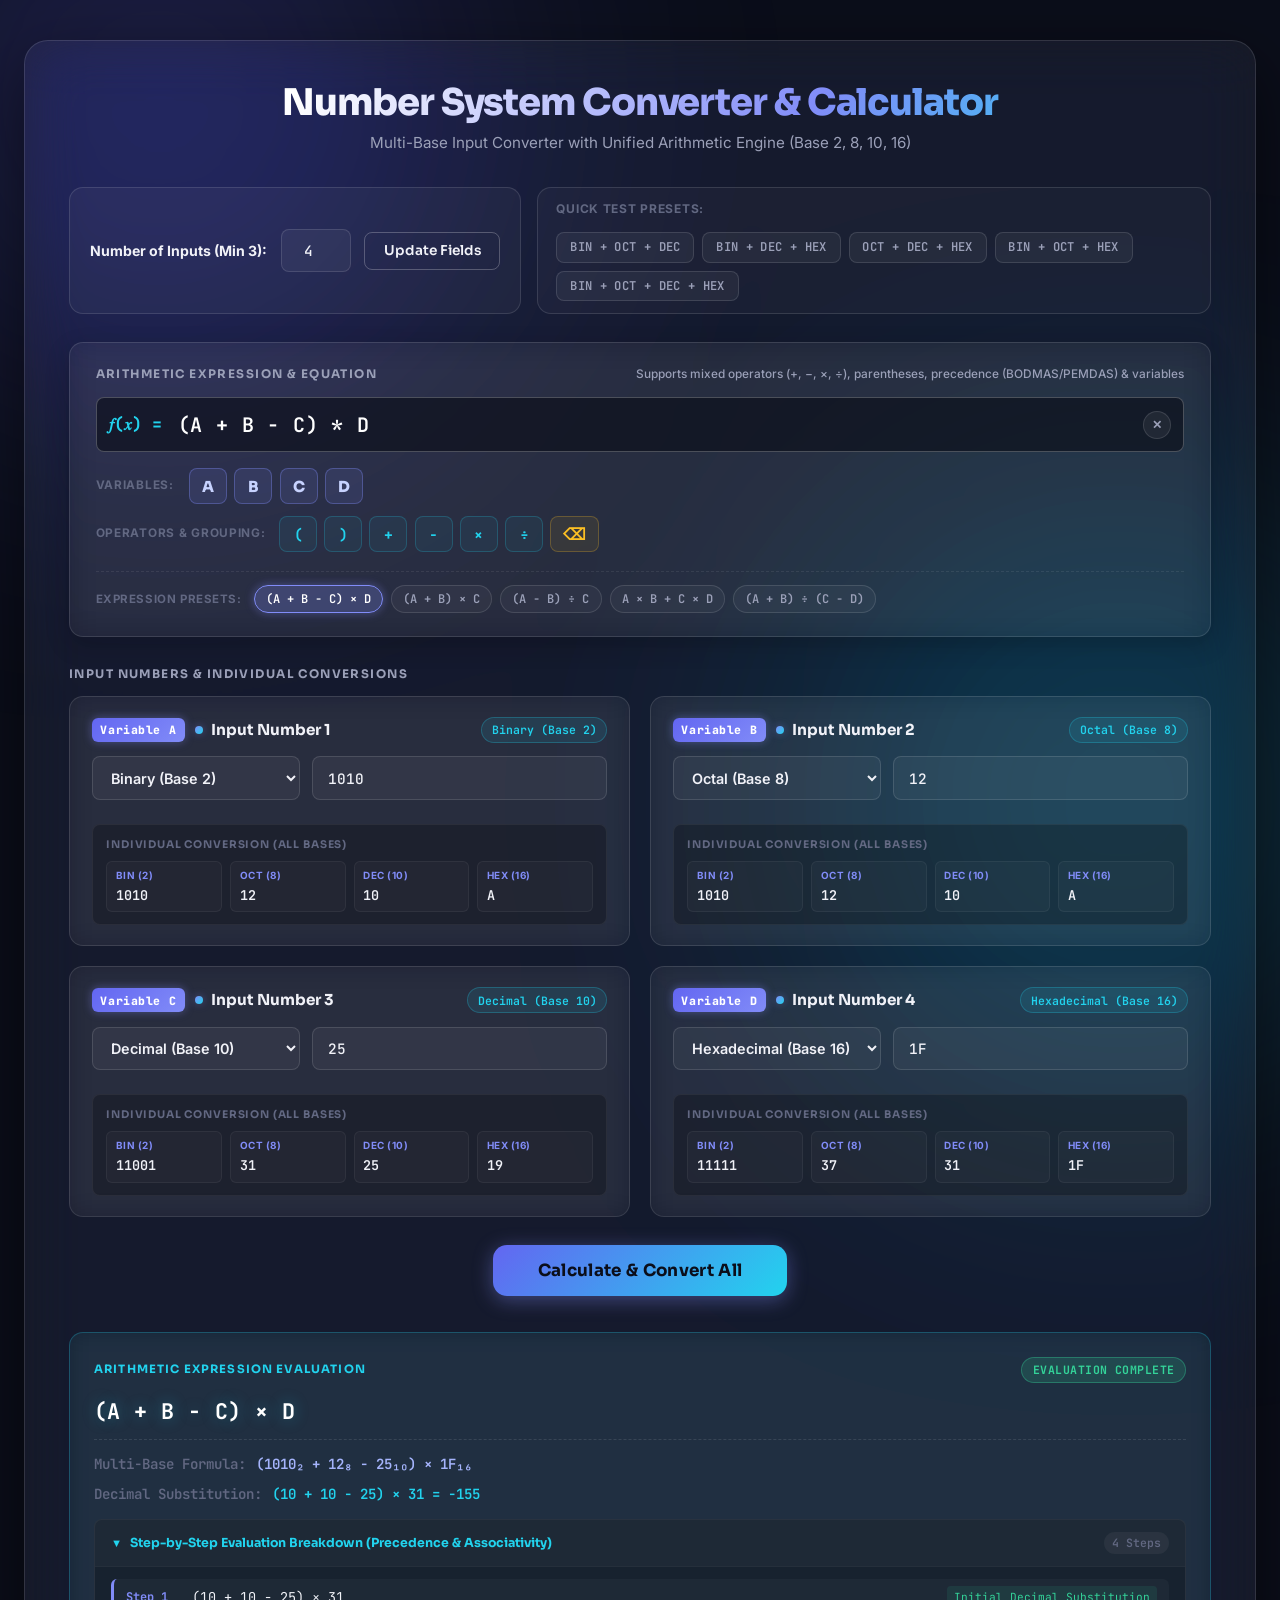
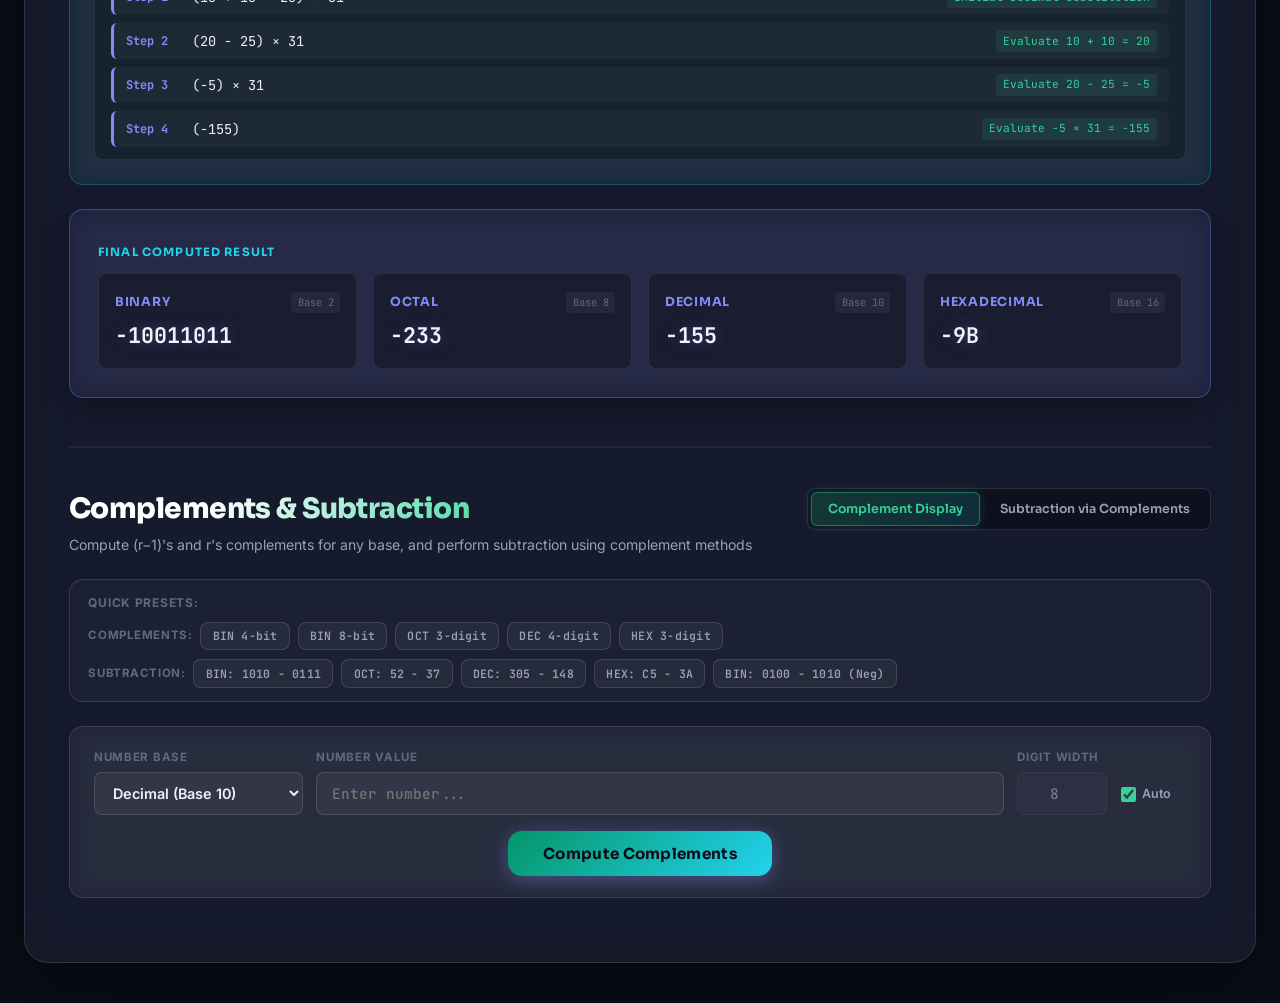
==== commit cec8f1cf: "feat: add complements and complement-based subtraction across all number systems" ====
--- a/index.html
+++ b/index.html
@@ -182,6 +182,151 @@
                 </div>
             </div>
         </div>
+
+        <!-- ================================================================ -->
+        <!-- COMPLEMENTS & SUBTRACTION PANEL                                   -->
+        <!-- ================================================================ -->
+        <div class="complement-section">
+            <div class="complement-header">
+                <div class="complement-title-area">
+                    <h2 class="complement-title">Complements &amp; Subtraction</h2>
+                    <p class="complement-subtitle">Compute (r−1)'s and r's complements for any base, and perform subtraction using complement methods</p>
+                </div>
+                <!-- Mode Toggle -->
+                <div class="comp-mode-toggle" id="comp-mode-toggle">
+                    <button type="button" class="comp-mode-btn active" id="comp-mode-display">Complement Display</button>
+                    <button type="button" class="comp-mode-btn" id="comp-mode-subtract">Subtraction via Complements</button>
+                </div>
+            </div>
+
+            <!-- Quick Presets Bar -->
+            <div class="comp-presets-bar">
+                <span class="bar-label">Quick Presets:</span>
+                <div class="comp-presets-row">
+                    <span class="comp-presets-group-label">Complements:</span>
+                    <button type="button" class="comp-preset-btn" data-comp-preset="bin4">BIN 4-bit</button>
+                    <button type="button" class="comp-preset-btn" data-comp-preset="bin8">BIN 8-bit</button>
+                    <button type="button" class="comp-preset-btn" data-comp-preset="oct3">OCT 3-digit</button>
+                    <button type="button" class="comp-preset-btn" data-comp-preset="dec4">DEC 4-digit</button>
+                    <button type="button" class="comp-preset-btn" data-comp-preset="hex3">HEX 3-digit</button>
+                </div>
+                <div class="comp-presets-row">
+                    <span class="comp-presets-group-label">Subtraction:</span>
+                    <button type="button" class="comp-preset-btn" data-comp-preset="sub-bin">BIN: 1010 − 0111</button>
+                    <button type="button" class="comp-preset-btn" data-comp-preset="sub-oct">OCT: 52 − 37</button>
+                    <button type="button" class="comp-preset-btn" data-comp-preset="sub-dec">DEC: 305 − 148</button>
+                    <button type="button" class="comp-preset-btn" data-comp-preset="sub-hex">HEX: C5 − 3A</button>
+                    <button type="button" class="comp-preset-btn" data-comp-preset="sub-neg">BIN: 0100 − 1010 (Neg)</button>
+                </div>
+            </div>
+
+            <!-- ================ COMPLEMENT DISPLAY MODE ================ -->
+            <div id="comp-display-panel" class="comp-panel-content">
+                <div class="comp-input-card">
+                    <div class="comp-input-row">
+                        <div class="comp-field">
+                            <label for="comp-base" class="comp-label">Number Base</label>
+                            <div class="select-wrapper">
+                                <select id="comp-base" class="base-selector">
+                                    <option value="2">Binary (Base 2)</option>
+                                    <option value="8">Octal (Base 8)</option>
+                                    <option value="10" selected>Decimal (Base 10)</option>
+                                    <option value="16">Hexadecimal (Base 16)</option>
+                                </select>
+                            </div>
+                        </div>
+                        <div class="comp-field flex-grow">
+                            <label for="comp-value" class="comp-label">Number Value</label>
+                            <input type="text" id="comp-value" class="value-input" placeholder="Enter number..." spellcheck="false" autocomplete="off">
+                        </div>
+                        <div class="comp-field comp-field-narrow">
+                            <label for="comp-digits" class="comp-label">Digit Width</label>
+                            <input type="number" id="comp-digits" min="1" value="8" class="comp-digit-input">
+                        </div>
+                        <div class="comp-field comp-field-auto">
+                            <label class="comp-label">&nbsp;</label>
+                            <label class="comp-auto-label">
+                                <input type="checkbox" id="comp-auto-digits" checked> Auto
+                            </label>
+                        </div>
+                    </div>
+                    <div class="error-message" id="comp-error" style="display: none;">Invalid input.</div>
+                    <div class="comp-action-row">
+                        <button type="button" id="comp-calc-btn" class="primary-btn comp-primary-btn">Compute Complements</button>
+                    </div>
+                </div>
+                <div id="comp-results-area" class="comp-results-area" style="display: none;"></div>
+            </div>
+
+            <!-- ================ SUBTRACTION MODE ================ -->
+            <div id="comp-sub-panel" class="comp-panel-content" style="display: none;">
+                <div class="comp-input-card">
+                    <div class="sub-input-grid">
+                        <!-- Minuend A -->
+                        <div class="sub-input-group">
+                            <div class="sub-group-label">Minuend (A)</div>
+                            <div class="sub-input-row">
+                                <div class="comp-field">
+                                    <label for="sub-base-a" class="comp-label">Base</label>
+                                    <div class="select-wrapper">
+                                        <select id="sub-base-a" class="base-selector">
+                                            <option value="2" selected>Binary (2)</option>
+                                            <option value="8">Octal (8)</option>
+                                            <option value="10">Decimal (10)</option>
+                                            <option value="16">Hex (16)</option>
+                                        </select>
+                                    </div>
+                                </div>
+                                <div class="comp-field flex-grow">
+                                    <label for="sub-val-a" class="comp-label">Value</label>
+                                    <input type="text" id="sub-val-a" class="value-input" placeholder="Enter A..." spellcheck="false" autocomplete="off">
+                                </div>
+                            </div>
+                        </div>
+                        <!-- Minus Symbol -->
+                        <div class="sub-minus-symbol">−</div>
+                        <!-- Subtrahend B -->
+                        <div class="sub-input-group">
+                            <div class="sub-group-label">Subtrahend (B)</div>
+                            <div class="sub-input-row">
+                                <div class="comp-field">
+                                    <label for="sub-base-b" class="comp-label">Base</label>
+                                    <div class="select-wrapper">
+                                        <select id="sub-base-b" class="base-selector">
+                                            <option value="2" selected>Binary (2)</option>
+                                            <option value="8">Octal (8)</option>
+                                            <option value="10">Decimal (10)</option>
+                                            <option value="16">Hex (16)</option>
+                                        </select>
+                                    </div>
+                                </div>
+                                <div class="comp-field flex-grow">
+                                    <label for="sub-val-b" class="comp-label">Value</label>
+                                    <input type="text" id="sub-val-b" class="value-input" placeholder="Enter B..." spellcheck="false" autocomplete="off">
+                                </div>
+                            </div>
+                        </div>
+                    </div>
+                    <!-- Digit Width Controls -->
+                    <div class="sub-digit-row">
+                        <div class="comp-field comp-field-narrow">
+                            <label for="sub-digits" class="comp-label">Digit Width</label>
+                            <input type="number" id="sub-digits" min="1" value="4" class="comp-digit-input">
+                        </div>
+                        <div class="comp-field comp-field-auto">
+                            <label class="comp-auto-label">
+                                <input type="checkbox" id="sub-auto-digits" checked> Auto
+                            </label>
+                        </div>
+                    </div>
+                    <div class="error-message" id="sub-error" style="display: none;">Invalid input.</div>
+                    <div class="comp-action-row">
+                        <button type="button" id="sub-calc-btn" class="primary-btn comp-primary-btn">Subtract Using Complements</button>
+                    </div>
+                </div>
+                <div id="sub-results-area" class="comp-results-area" style="display: none;"></div>
+            </div>
+        </div>
     </div>
 
     <script src="script.js"></script>
--- a/style.css
+++ b/style.css
@@ -1080,6 +1080,806 @@
     text-shadow: 0 0 16px var(--primary-glow);
 }
 
+/* ================================================================ */
+/* COMPLEMENT & SUBTRACTION SECTION                                  */
+/* ================================================================ */
+
+.complement-section {
+    margin-top: 3rem;
+    padding-top: 2.5rem;
+    border-top: 2px solid rgba(255, 255, 255, 0.06);
+}
+
+.complement-header {
+    display: flex;
+    justify-content: space-between;
+    align-items: flex-start;
+    flex-wrap: wrap;
+    gap: 1rem;
+    margin-bottom: 1.5rem;
+}
+
+.complement-title-area {
+    flex: 1;
+    min-width: 250px;
+}
+
+.complement-title {
+    font-family: var(--font-display);
+    font-size: 1.75rem;
+    font-weight: 800;
+    letter-spacing: -0.02em;
+    margin-bottom: 0.3rem;
+    background: linear-gradient(125deg, #ffffff 20%, var(--accent-emerald) 65%, var(--accent-cyan));
+    -webkit-background-clip: text;
+    background-clip: text;
+    color: transparent;
+}
+
+.complement-subtitle {
+    color: var(--text-muted);
+    font-size: 0.88rem;
+    font-weight: 400;
+}
+
+/* Mode Toggle */
+.comp-mode-toggle {
+    display: flex;
+    background: rgba(0, 0, 0, 0.35);
+    border: 1px solid var(--glass-border);
+    border-radius: var(--radius-sm);
+    padding: 3px;
+    gap: 3px;
+    flex-shrink: 0;
+}
+
+.comp-mode-btn {
+    font-family: var(--font-display) !important;
+    font-size: 0.78rem !important;
+    font-weight: 600 !important;
+    padding: 0.5rem 1rem !important;
+    border: 1px solid transparent !important;
+    border-radius: 6px !important;
+    background: transparent !important;
+    color: var(--text-muted) !important;
+    cursor: pointer;
+    transition: all 0.2s ease;
+    white-space: nowrap;
+}
+
+.comp-mode-btn:hover {
+    color: var(--text-main) !important;
+    background: rgba(255, 255, 255, 0.05) !important;
+    transform: none !important;
+}
+
+.comp-mode-btn.active {
+    background: linear-gradient(135deg, rgba(52, 211, 153, 0.2), rgba(34, 211, 238, 0.15)) !important;
+    border-color: rgba(52, 211, 153, 0.4) !important;
+    color: var(--accent-emerald) !important;
+    box-shadow: 0 0 12px rgba(52, 211, 153, 0.2);
+}
+
+/* Complement Presets Bar */
+.comp-presets-bar {
+    display: flex;
+    flex-direction: column;
+    gap: 0.6rem;
+    background: rgba(255, 255, 255, 0.03);
+    border: 1px solid var(--glass-border);
+    padding: 0.85rem 1.15rem;
+    border-radius: var(--radius-md);
+    margin-bottom: 1.5rem;
+}
+
+.comp-presets-row {
+    display: flex;
+    align-items: center;
+    gap: 0.5rem;
+    flex-wrap: wrap;
+}
+
+.comp-presets-group-label {
+    font-size: 0.72rem;
+    font-weight: 700;
+    color: var(--text-faint);
+    text-transform: uppercase;
+    letter-spacing: 0.05em;
+    min-width: 90px;
+}
+
+.comp-preset-btn {
+    font-family: var(--font-mono) !important;
+    background: rgba(255, 255, 255, 0.05) !important;
+    color: var(--text-muted) !important;
+    border: 1px solid var(--glass-border) !important;
+    padding: 0.35rem 0.7rem !important;
+    border-radius: var(--radius-sm) !important;
+    cursor: pointer;
+    font-size: 0.72rem !important;
+    font-weight: 600 !important;
+    letter-spacing: 0.02em;
+    transition: all 0.15s ease;
+}
+
+.comp-preset-btn:hover {
+    background: rgba(52, 211, 153, 0.14) !important;
+    color: var(--text-main) !important;
+    border-color: var(--accent-emerald) !important;
+    transform: translateY(-1px) !important;
+}
+
+/* Complement Panel Content */
+.comp-panel-content {
+    animation: fadeIn 0.25s ease-out;
+}
+
+/* Input Card */
+.comp-input-card {
+    background: rgba(255, 255, 255, 0.035);
+    border: 1px solid var(--glass-border);
+    border-radius: var(--radius-md);
+    padding: 1.35rem 1.5rem;
+    margin-bottom: 1.5rem;
+    backdrop-filter: blur(16px);
+    -webkit-backdrop-filter: blur(16px);
+}
+
+.comp-input-row {
+    display: flex;
+    gap: 0.85rem;
+    align-items: flex-end;
+    flex-wrap: wrap;
+}
+
+.comp-field {
+    display: flex;
+    flex-direction: column;
+    gap: 0.35rem;
+}
+
+.comp-field-narrow {
+    width: 90px;
+}
+
+.comp-field-auto {
+    width: 65px;
+}
+
+.comp-label {
+    font-size: 0.72rem;
+    font-weight: 700;
+    color: var(--text-faint);
+    text-transform: uppercase;
+    letter-spacing: 0.06em;
+}
+
+.comp-digit-input {
+    width: 100%;
+    text-align: center;
+    font-size: 0.9rem;
+    font-weight: 600;
+}
+
+.comp-auto-label {
+    display: flex;
+    align-items: center;
+    gap: 0.4rem;
+    font-size: 0.78rem;
+    font-weight: 600;
+    color: var(--text-muted);
+    cursor: pointer;
+    padding: 0.7rem 0;
+    white-space: nowrap;
+}
+
+.comp-auto-label input[type="checkbox"] {
+    accent-color: var(--accent-emerald);
+    width: 15px;
+    height: 15px;
+    cursor: pointer;
+}
+
+.comp-action-row {
+    margin-top: 1rem;
+    text-align: center;
+}
+
+.comp-primary-btn {
+    font-size: 0.95rem !important;
+    padding: 0.8rem 2.2rem !important;
+    background: linear-gradient(135deg, #059669, var(--accent-cyan)) !important;
+}
+
+/* Complement Results Area */
+.comp-results-area {
+    animation: fadeIn 0.3s ease-out;
+}
+
+/* Complement Result Header */
+.comp-result-header {
+    display: flex;
+    justify-content: space-between;
+    align-items: center;
+    flex-wrap: wrap;
+    gap: 0.75rem;
+    margin-bottom: 1.25rem;
+    padding: 1rem 1.25rem;
+    background: rgba(0, 0, 0, 0.25);
+    border: 1px solid rgba(255, 255, 255, 0.08);
+    border-radius: var(--radius-sm);
+}
+
+.comp-original-display {
+    display: flex;
+    align-items: center;
+    gap: 0.65rem;
+    flex-wrap: wrap;
+}
+
+.comp-orig-label {
+    font-size: 0.78rem;
+    font-weight: 700;
+    color: var(--text-faint);
+    text-transform: uppercase;
+    letter-spacing: 0.04em;
+}
+
+.comp-orig-value {
+    font-family: var(--font-mono);
+    font-size: 1.25rem;
+    font-weight: 700;
+    color: #ffffff;
+    text-shadow: 0 0 12px var(--primary-glow);
+}
+
+.comp-orig-value sub,
+.comp-card-dec sub,
+.comp-conv-val sub,
+.sub-operand sub,
+.sub-answer sub,
+.sub-dec-answer sub,
+.sub-result-value sub,
+.sub-result-dec sub {
+    font-size: 0.65em;
+    color: var(--text-faint);
+}
+
+.comp-orig-dec {
+    font-family: var(--font-mono);
+    font-size: 0.88rem;
+    font-weight: 600;
+    color: var(--text-muted);
+}
+
+.comp-info-badges {
+    display: flex;
+    gap: 0.5rem;
+}
+
+.comp-info-badge {
+    font-family: var(--font-mono);
+    font-size: 0.68rem;
+    font-weight: 700;
+    color: var(--accent-emerald);
+    background: rgba(52, 211, 153, 0.12);
+    border: 1px solid rgba(52, 211, 153, 0.3);
+    padding: 0.2rem 0.55rem;
+    border-radius: 20px;
+    letter-spacing: 0.04em;
+}
+
+/* Complement Results Grid (2 cards side-by-side) */
+.comp-results-grid {
+    display: grid;
+    grid-template-columns: repeat(2, 1fr);
+    gap: 1.25rem;
+    margin-bottom: 1.5rem;
+}
+
+.comp-card {
+    background: rgba(0, 0, 0, 0.25);
+    border-radius: var(--radius-md);
+    padding: 1.35rem;
+    transition: all 0.2s ease;
+}
+
+.comp-card.diminished {
+    border: 1px solid rgba(34, 211, 238, 0.25);
+}
+
+.comp-card.radix {
+    border: 1px solid rgba(129, 140, 248, 0.3);
+}
+
+.comp-card:hover {
+    transform: translateY(-2px);
+    box-shadow: 0 6px 20px rgba(0, 0, 0, 0.3);
+}
+
+.comp-card.diminished:hover {
+    border-color: rgba(34, 211, 238, 0.5);
+}
+
+.comp-card.radix:hover {
+    border-color: rgba(129, 140, 248, 0.5);
+}
+
+.comp-card-header {
+    margin-bottom: 0.85rem;
+}
+
+.comp-card-title {
+    font-family: var(--font-display);
+    font-size: 1.05rem;
+    font-weight: 700;
+    display: block;
+    margin-bottom: 0.15rem;
+}
+
+.diminished .comp-card-title {
+    color: var(--accent-cyan);
+}
+
+.radix .comp-card-title {
+    color: var(--primary);
+}
+
+.comp-card-subtitle {
+    font-size: 0.7rem;
+    font-weight: 600;
+    color: var(--text-faint);
+    text-transform: uppercase;
+    letter-spacing: 0.06em;
+}
+
+.comp-card-value {
+    font-family: var(--font-mono);
+    font-size: 1.65rem;
+    font-weight: 800;
+    color: #ffffff;
+    letter-spacing: 0.06em;
+    word-break: break-all;
+    margin-bottom: 0.25rem;
+}
+
+.diminished .comp-card-value {
+    text-shadow: 0 0 18px rgba(34, 211, 238, 0.4);
+}
+
+.radix .comp-card-value {
+    text-shadow: 0 0 18px var(--primary-glow);
+}
+
+.comp-card-dec {
+    font-family: var(--font-mono);
+    font-size: 0.85rem;
+    font-weight: 600;
+    color: var(--text-muted);
+    margin-bottom: 0.85rem;
+}
+
+/* Method Breakdown */
+.comp-card-method {
+    background: rgba(255, 255, 255, 0.03);
+    border: 1px solid rgba(255, 255, 255, 0.06);
+    border-radius: 6px;
+    padding: 0.75rem 0.85rem;
+    margin-bottom: 0.85rem;
+}
+
+.comp-method-title {
+    font-size: 0.7rem;
+    font-weight: 700;
+    color: var(--text-faint);
+    text-transform: uppercase;
+    letter-spacing: 0.06em;
+    margin-bottom: 0.5rem;
+}
+
+.comp-digit-steps {
+    display: flex;
+    flex-wrap: wrap;
+    gap: 0.35rem;
+}
+
+.comp-digit-step {
+    font-family: var(--font-mono);
+    font-size: 0.76rem;
+    font-weight: 600;
+    padding: 0.2rem 0.5rem;
+    border-radius: 4px;
+    background: rgba(34, 211, 238, 0.08);
+    color: var(--accent-cyan);
+    border: 1px solid rgba(34, 211, 238, 0.15);
+}
+
+.radix .comp-digit-step {
+    background: rgba(129, 140, 248, 0.08);
+    color: #a5b4fc;
+    border-color: rgba(129, 140, 248, 0.15);
+}
+
+.comp-digit-step.add-one {
+    background: rgba(251, 191, 36, 0.1) !important;
+    color: var(--accent-amber) !important;
+    border-color: rgba(251, 191, 36, 0.25) !important;
+    font-weight: 700;
+}
+
+/* Complement Conversions Grid */
+.comp-card-conversions {
+    background: rgba(0, 0, 0, 0.2);
+    border: 1px solid rgba(255, 255, 255, 0.05);
+    border-radius: 6px;
+    padding: 0.65rem 0.75rem;
+}
+
+.comp-conv-title {
+    font-size: 0.64rem;
+    font-weight: 700;
+    letter-spacing: 0.08em;
+    text-transform: uppercase;
+    color: var(--text-faint);
+    margin-bottom: 0.4rem;
+}
+
+.comp-conv-grid {
+    display: grid;
+    grid-template-columns: repeat(4, 1fr);
+    gap: 0.4rem;
+}
+
+.comp-conv-cell {
+    display: flex;
+    flex-direction: column;
+    background: rgba(255, 255, 255, 0.03);
+    padding: 0.3rem 0.45rem;
+    border-radius: 4px;
+    border: 1px solid rgba(255, 255, 255, 0.04);
+}
+
+.comp-conv-base {
+    font-size: 0.58rem;
+    font-weight: 700;
+    color: var(--primary);
+    letter-spacing: 0.05em;
+}
+
+.comp-conv-val {
+    font-family: var(--font-mono);
+    font-size: 0.78rem;
+    font-weight: 600;
+    color: var(--text-main);
+    word-break: break-all;
+}
+
+/* ================================================================ */
+/* SUBTRACTION MODE STYLES                                           */
+/* ================================================================ */
+
+.sub-input-grid {
+    display: flex;
+    align-items: flex-end;
+    gap: 1rem;
+    flex-wrap: wrap;
+    margin-bottom: 0.75rem;
+}
+
+.sub-input-group {
+    flex: 1;
+    min-width: 200px;
+}
+
+.sub-group-label {
+    font-family: var(--font-display);
+    font-size: 0.78rem;
+    font-weight: 700;
+    color: var(--accent-cyan);
+    text-transform: uppercase;
+    letter-spacing: 0.06em;
+    margin-bottom: 0.5rem;
+}
+
+.sub-input-row {
+    display: flex;
+    gap: 0.65rem;
+    align-items: flex-end;
+}
+
+.sub-minus-symbol {
+    font-family: var(--font-mono);
+    font-size: 2rem;
+    font-weight: 800;
+    color: var(--accent-amber);
+    padding: 0 0.5rem;
+    text-shadow: 0 0 15px rgba(251, 191, 36, 0.4);
+    line-height: 1;
+    align-self: center;
+}
+
+.sub-digit-row {
+    display: flex;
+    gap: 0.75rem;
+    align-items: flex-end;
+    margin-bottom: 0.5rem;
+    padding-top: 0.65rem;
+    border-top: 1px dashed rgba(255, 255, 255, 0.06);
+}
+
+/* Subtraction Results */
+.sub-result-header {
+    background: rgba(0, 0, 0, 0.28);
+    border: 1px solid rgba(255, 255, 255, 0.08);
+    border-radius: var(--radius-sm);
+    padding: 1.15rem 1.35rem;
+    margin-bottom: 1.25rem;
+}
+
+.sub-expression {
+    display: flex;
+    align-items: center;
+    gap: 0.65rem;
+    flex-wrap: wrap;
+    font-family: var(--font-mono);
+}
+
+.sub-operand {
+    font-size: 1.2rem;
+    font-weight: 700;
+    color: #ffffff;
+}
+
+.sub-operator {
+    font-size: 1.35rem;
+    font-weight: 800;
+    color: var(--accent-amber);
+    text-shadow: 0 0 10px rgba(251, 191, 36, 0.3);
+}
+
+.sub-equals {
+    font-size: 1.2rem;
+    font-weight: 700;
+    color: var(--text-faint);
+}
+
+.sub-answer {
+    font-size: 1.35rem;
+    font-weight: 800;
+}
+
+.sub-answer.positive {
+    color: var(--accent-emerald);
+    text-shadow: 0 0 12px rgba(52, 211, 153, 0.4);
+}
+
+.sub-answer.negative {
+    color: var(--error);
+    text-shadow: 0 0 12px rgba(248, 113, 113, 0.4);
+}
+
+.sub-dec-answer {
+    font-size: 0.85rem;
+    font-weight: 600;
+    color: var(--text-muted);
+}
+
+.sub-base-note {
+    font-size: 0.76rem;
+    color: var(--text-faint);
+    font-style: italic;
+    margin-top: 0.5rem;
+}
+
+/* Side-by-side method cards */
+.sub-methods-grid {
+    display: grid;
+    grid-template-columns: repeat(2, 1fr);
+    gap: 1.25rem;
+    margin-bottom: 1.5rem;
+}
+
+.sub-method-card {
+    background: rgba(0, 0, 0, 0.22);
+    border-radius: var(--radius-md);
+    padding: 1.25rem;
+    transition: all 0.2s ease;
+}
+
+.sub-method-card.diminished {
+    border: 1px solid rgba(34, 211, 238, 0.22);
+}
+
+.sub-method-card.radix {
+    border: 1px solid rgba(129, 140, 248, 0.25);
+}
+
+.sub-method-card:hover {
+    transform: translateY(-2px);
+    box-shadow: 0 6px 20px rgba(0, 0, 0, 0.3);
+}
+
+.sub-method-header {
+    display: flex;
+    justify-content: space-between;
+    align-items: center;
+    flex-wrap: wrap;
+    gap: 0.5rem;
+    margin-bottom: 1rem;
+    padding-bottom: 0.65rem;
+    border-bottom: 1px dashed rgba(255, 255, 255, 0.08);
+}
+
+.sub-method-title {
+    font-family: var(--font-display);
+    font-size: 0.92rem;
+    font-weight: 700;
+}
+
+.diminished .sub-method-title {
+    color: var(--accent-cyan);
+}
+
+.radix .sub-method-title {
+    color: var(--primary);
+}
+
+.sub-method-tag {
+    font-family: var(--font-mono);
+    font-size: 0.65rem;
+    font-weight: 700;
+    padding: 0.18rem 0.5rem;
+    border-radius: 4px;
+    text-transform: uppercase;
+    letter-spacing: 0.04em;
+}
+
+.diminished .sub-method-tag {
+    background: rgba(34, 211, 238, 0.1);
+    color: var(--accent-cyan);
+    border: 1px solid rgba(34, 211, 238, 0.2);
+}
+
+.radix .sub-method-tag {
+    background: rgba(129, 140, 248, 0.1);
+    color: #a5b4fc;
+    border: 1px solid rgba(129, 140, 248, 0.2);
+}
+
+/* Step-by-step cards in subtraction */
+.sub-steps-list {
+    display: flex;
+    flex-direction: column;
+    gap: 0.6rem;
+    margin-bottom: 1rem;
+}
+
+.sub-step {
+    background: rgba(255, 255, 255, 0.025);
+    border-radius: 6px;
+    padding: 0.65rem 0.85rem;
+    border-left: 3px solid var(--glass-border-strong);
+    transition: border-color 0.2s ease;
+}
+
+.sub-step.positive {
+    border-left-color: var(--accent-emerald);
+    background: rgba(52, 211, 153, 0.05);
+}
+
+.sub-step.negative {
+    border-left-color: var(--error);
+    background: rgba(248, 113, 113, 0.05);
+}
+
+.sub-step-header {
+    display: flex;
+    align-items: center;
+    gap: 0.55rem;
+    margin-bottom: 0.3rem;
+}
+
+.sub-step-num {
+    font-family: var(--font-mono);
+    font-size: 0.68rem;
+    font-weight: 700;
+    color: var(--primary);
+    min-width: 48px;
+}
+
+.sub-step-title {
+    font-family: var(--font-display);
+    font-size: 0.78rem;
+    font-weight: 700;
+    color: var(--text-main);
+}
+
+.sub-step-detail {
+    font-family: var(--font-mono);
+    font-size: 0.78rem;
+    font-weight: 500;
+    color: var(--text-muted);
+    word-break: break-all;
+    line-height: 1.5;
+}
+
+.sub-substeps {
+    display: flex;
+    flex-direction: column;
+    gap: 0.2rem;
+    margin-top: 0.4rem;
+    padding-left: 0.5rem;
+    border-left: 2px solid rgba(255, 255, 255, 0.06);
+}
+
+.sub-substep {
+    font-family: var(--font-mono);
+    font-size: 0.72rem;
+    font-weight: 500;
+    color: var(--text-faint);
+    padding: 0.12rem 0;
+}
+
+/* Subtraction Method Result */
+.sub-method-result {
+    display: flex;
+    align-items: center;
+    gap: 0.65rem;
+    flex-wrap: wrap;
+    padding: 0.85rem 1rem;
+    border-radius: 6px;
+    font-family: var(--font-mono);
+}
+
+.sub-method-result.positive {
+    background: rgba(52, 211, 153, 0.08);
+    border: 1px solid rgba(52, 211, 153, 0.25);
+}
+
+.sub-method-result.negative {
+    background: rgba(248, 113, 113, 0.08);
+    border: 1px solid rgba(248, 113, 113, 0.25);
+}
+
+.sub-result-label {
+    font-size: 0.72rem;
+    font-weight: 700;
+    color: var(--text-faint);
+    text-transform: uppercase;
+    letter-spacing: 0.04em;
+}
+
+.sub-result-value {
+    font-size: 1.15rem;
+    font-weight: 800;
+}
+
+.sub-method-result.positive .sub-result-value {
+    color: var(--accent-emerald);
+    text-shadow: 0 0 10px rgba(52, 211, 153, 0.3);
+}
+
+.sub-method-result.negative .sub-result-value {
+    color: var(--error);
+    text-shadow: 0 0 10px rgba(248, 113, 113, 0.3);
+}
+
+.sub-result-dec {
+    font-size: 0.8rem;
+    font-weight: 600;
+    color: var(--text-muted);
+}
+
+/* Subtraction Final Conversions */
+.sub-final-conversions {
+    background: rgba(99, 102, 241, 0.08);
+    border: 1px solid rgba(129, 140, 248, 0.35);
+    border-radius: var(--radius-md);
+    padding: 1.5rem;
+    backdrop-filter: blur(14px);
+    -webkit-backdrop-filter: blur(14px);
+}
+
 /* Accessibility */
 .sr-only {
     position: absolute;
@@ -1102,6 +1902,18 @@
     .controls-wrapper {
         grid-template-columns: 1fr;
     }
+
+    .complement-header {
+        flex-direction: column;
+    }
+
+    .comp-mode-toggle {
+        width: 100%;
+    }
+
+    .comp-mode-btn {
+        flex: 1;
+    }
 }
 
 @media (max-width: 860px) {
@@ -1116,6 +1928,24 @@
     .final-results-grid {
         grid-template-columns: repeat(2, 1fr);
     }
+
+    .comp-results-grid,
+    .sub-methods-grid {
+        grid-template-columns: 1fr;
+    }
+
+    .comp-conv-grid {
+        grid-template-columns: repeat(2, 1fr);
+    }
+
+    .sub-input-grid {
+        flex-direction: column;
+    }
+
+    .sub-minus-symbol {
+        align-self: center;
+        padding: 0.25rem 0;
+    }
 }
 
 @media (max-width: 580px) {
@@ -1147,4 +1977,22 @@
     .operation-buttons {
         grid-template-columns: 1fr;
     }
+
+    .complement-title {
+        font-size: 1.35rem;
+    }
+
+    .comp-input-row {
+        flex-direction: column;
+        align-items: stretch;
+    }
+
+    .comp-field-narrow,
+    .comp-field-auto {
+        width: 100%;
+    }
+
+    .comp-card-value {
+        font-size: 1.25rem;
+    }
 }
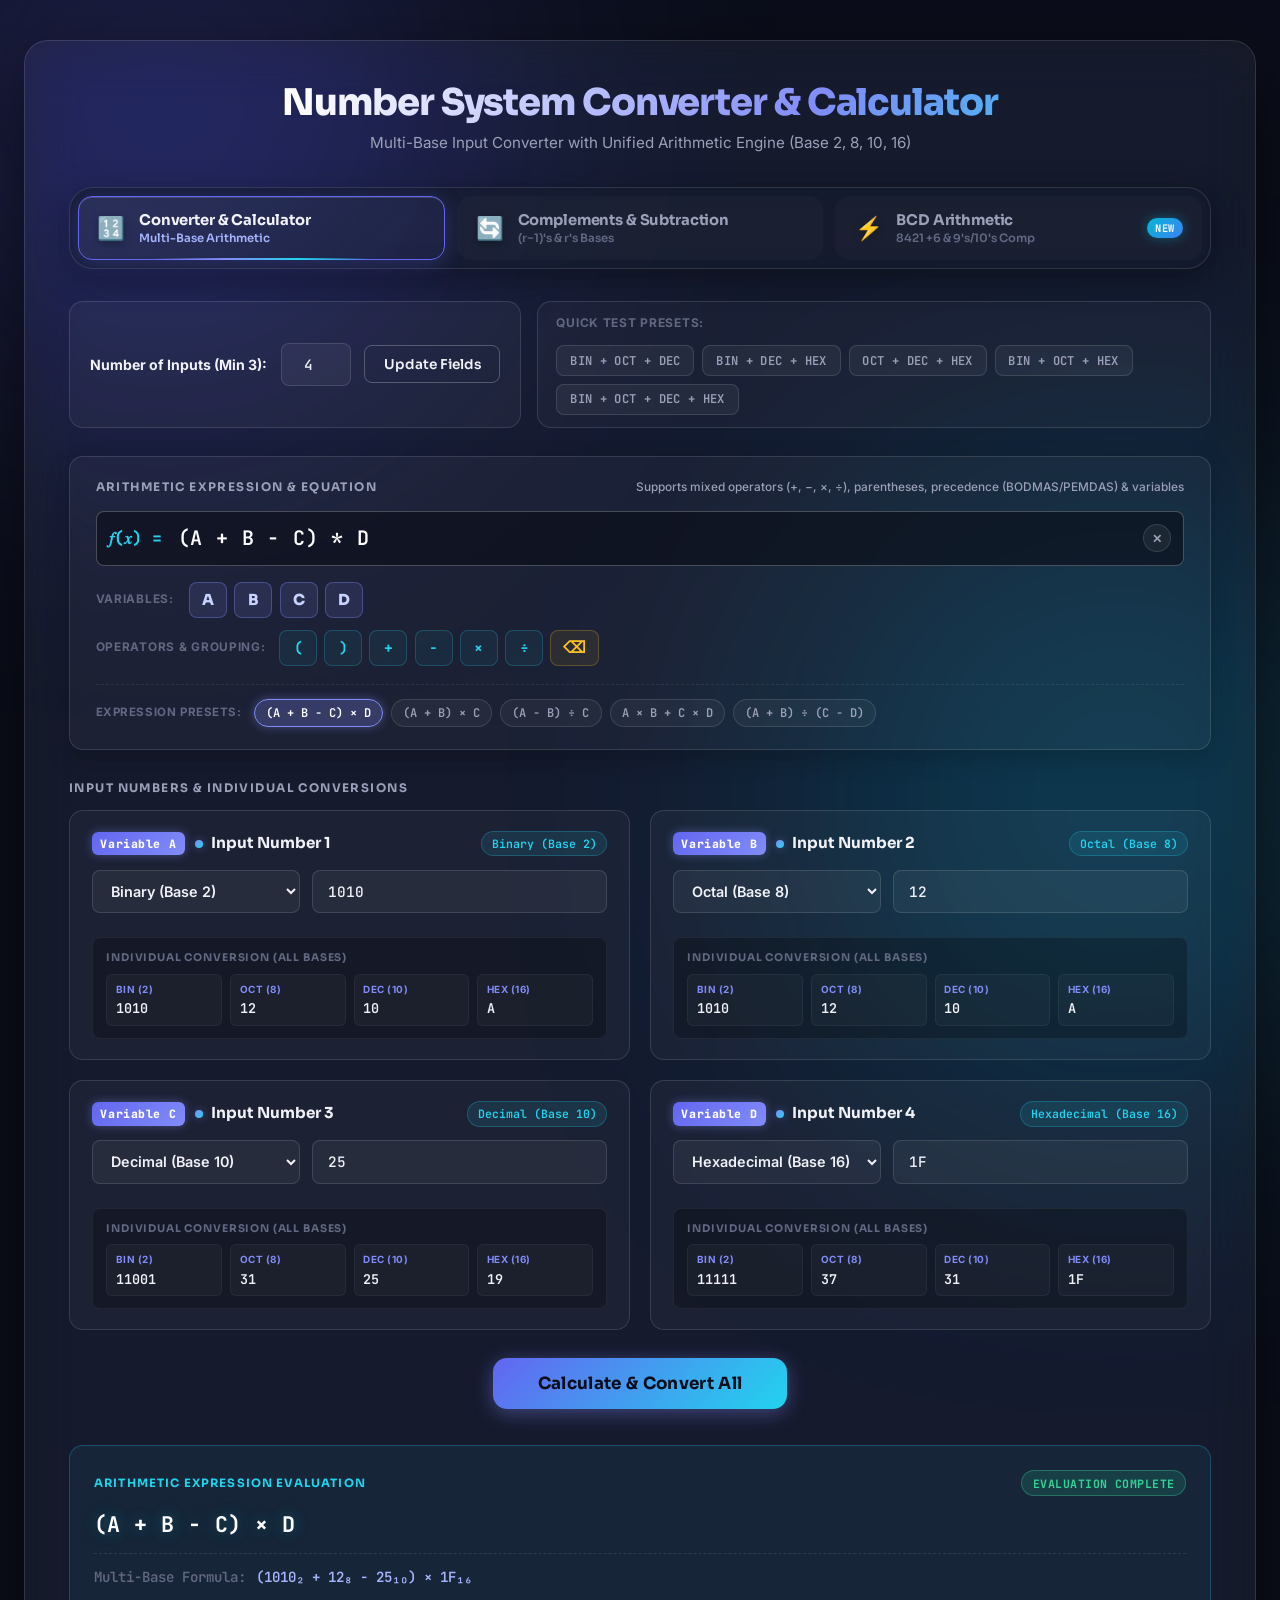
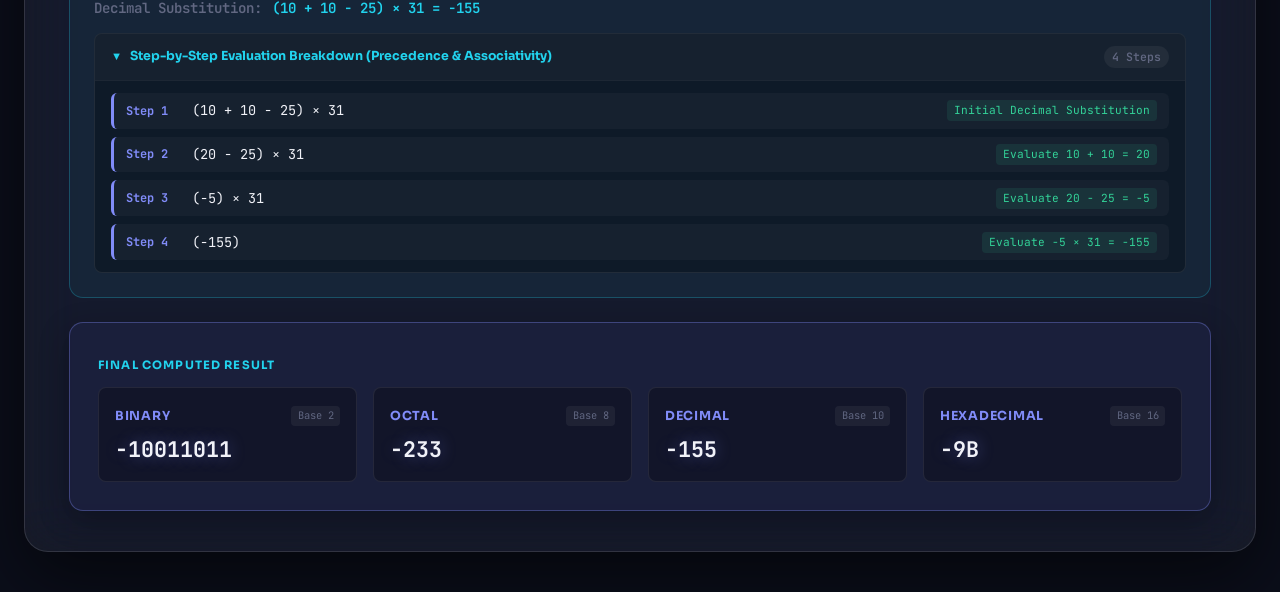
==== commit 6457f6c8: "feat: implement 3-tab navigation, BCD arithmetic engine, and side-by-side 9's/10's complement subtra" ====
--- a/index.html
+++ b/index.html
@@ -15,8 +15,38 @@
             <p class="subtitle">Multi-Base Input Converter with Unified Arithmetic Engine (Base 2, 8, 10, 16)</p>
         </header>
 
-        <!-- top controls -->
-        <div class="controls-wrapper">
+        <!-- Main Navigation Tabs -->
+        <nav class="main-tabs" role="tablist" aria-label="Main Navigation">
+            <button type="button" class="tab-btn active" role="tab" id="tab-btn-converter" aria-selected="true" aria-controls="tab-panel-converter" data-tab="converter">
+                <span class="tab-icon">🔢</span>
+                <div class="tab-text-group">
+                    <span class="tab-title">Converter &amp; Calculator</span>
+                    <span class="tab-sub">Multi-Base Arithmetic</span>
+                </div>
+            </button>
+            <button type="button" class="tab-btn" role="tab" id="tab-btn-complements" aria-selected="false" aria-controls="tab-panel-complements" data-tab="complements">
+                <span class="tab-icon">🔄</span>
+                <div class="tab-text-group">
+                    <span class="tab-title">Complements &amp; Subtraction</span>
+                    <span class="tab-sub">(r−1)'s &amp; r's Bases</span>
+                </div>
+            </button>
+            <button type="button" class="tab-btn" role="tab" id="tab-btn-bcd" aria-selected="false" aria-controls="tab-panel-bcd" data-tab="bcd">
+                <span class="tab-icon">⚡</span>
+                <div class="tab-text-group">
+                    <span class="tab-title">BCD Arithmetic</span>
+                    <span class="tab-sub">8421 +6 &amp; 9's/10's Comp</span>
+                </div>
+                <span class="tab-badge">New</span>
+            </button>
+        </nav>
+
+        <!-- ================================================================ -->
+        <!-- TAB 1: CONVERTER & CALCULATOR PANEL                              -->
+        <!-- ================================================================ -->
+        <main id="tab-panel-converter" class="tab-panel active" role="tabpanel" aria-labelledby="tab-btn-converter">
+            <!-- top controls -->
+            <div class="controls-wrapper">
             <div class="control-panel">
                 <label for="num-inputs"><strong>Number of Inputs (Min 3):</strong></label>
                 <input type="number" id="num-inputs" min="3" value="3" aria-label="Number of inputs">
@@ -182,12 +212,14 @@
                 </div>
             </div>
         </div>
-
-        <!-- ================================================================ -->
-        <!-- COMPLEMENTS & SUBTRACTION PANEL                                   -->
-        <!-- ================================================================ -->
-        <div class="complement-section">
-            <div class="complement-header">
+    </main>
+
+        <!-- ================================================================ -->
+        <!-- TAB 2: COMPLEMENTS & SUBTRACTION PANEL                           -->
+        <!-- ================================================================ -->
+        <section id="tab-panel-complements" class="tab-panel" role="tabpanel" aria-labelledby="tab-btn-complements">
+            <div class="complement-section">
+                <div class="complement-header">
                 <div class="complement-title-area">
                     <h2 class="complement-title">Complements &amp; Subtraction</h2>
                     <p class="complement-subtitle">Compute (r−1)'s and r's complements for any base, and perform subtraction using complement methods</p>
@@ -327,6 +359,137 @@
                 <div id="sub-results-area" class="comp-results-area" style="display: none;"></div>
             </div>
         </div>
+    </section>
+
+        <!-- ================================================================ -->
+        <!-- TAB 3: BCD ARITHMETIC PANEL                                      -->
+        <!-- ================================================================ -->
+        <section id="tab-panel-bcd" class="tab-panel" role="tabpanel" aria-labelledby="tab-btn-bcd">
+            <div class="bcd-section">
+                <div class="bcd-header">
+                    <div class="bcd-title-area">
+                        <div class="bcd-title-row">
+                            <h2 class="bcd-title">BCD (Binary-Coded Decimal) Arithmetic</h2>
+                            <span class="bcd-tag">8421 BCD Code</span>
+                        </div>
+                        <p class="bcd-subtitle">
+                            Execute BCD Addition with automatic +6 (0110₂) correction and BCD Subtraction using both 9's and 10's complement methods with complete carry handling
+                        </p>
+                    </div>
+
+                    <!-- BCD Operation Mode Toggle -->
+                    <div class="bcd-mode-toggle" id="bcd-mode-toggle">
+                        <button type="button" class="bcd-mode-btn active" id="bcd-mode-add" data-bcd-mode="add">
+                            <span class="mode-icon">➕</span> BCD Addition (+6 Rule)
+                        </button>
+                        <button type="button" class="bcd-mode-btn" id="bcd-mode-sub" data-bcd-mode="sub">
+                            <span class="mode-icon">➖</span> BCD Subtraction (Complements)
+                        </button>
+                    </div>
+                </div>
+
+                <!-- BCD Presets Bar -->
+                <div class="bcd-presets-bar">
+                    <span class="bar-label">Quick Presets:</span>
+                    <div class="bcd-presets-row" id="bcd-add-presets">
+                        <span class="comp-presets-group-label">Addition:</span>
+                        <button type="button" class="bcd-preset-btn" data-bcd-preset="add-simple">5 + 3 (No Corr)</button>
+                        <button type="button" class="bcd-preset-btn" data-bcd-preset="add-corr">7 + 6 (Sum &gt; 9)</button>
+                        <button type="button" class="bcd-preset-btn" data-bcd-preset="add-multi">48 + 35 (Multi-Digit)</button>
+                        <button type="button" class="bcd-preset-btn" data-bcd-preset="add-endcarry">687 + 549 (End Carry)</button>
+                        <button type="button" class="bcd-preset-btn" data-bcd-preset="add-cascade">999 + 1 (Cascade)</button>
+                    </div>
+                    <div class="bcd-presets-row" id="bcd-sub-presets" style="display: none;">
+                        <span class="comp-presets-group-label">Subtraction:</span>
+                        <button type="button" class="bcd-preset-btn" data-bcd-preset="sub-pos">85 − 32 (A &gt; B)</button>
+                        <button type="button" class="bcd-preset-btn" data-bcd-preset="sub-neg">32 − 85 (A &lt; B Neg)</button>
+                        <button type="button" class="bcd-preset-btn" data-bcd-preset="sub-3dig">450 − 186 (3-Digit)</button>
+                        <button type="button" class="bcd-preset-btn" data-bcd-preset="sub-3digneg">125 − 379 (3-Digit Neg)</button>
+                        <button type="button" class="bcd-preset-btn" data-bcd-preset="sub-zero">77 − 77 (Zero)</button>
+                    </div>
+                </div>
+
+                <!-- Subtraction View Mode Selector (visible only when in Subtraction mode) -->
+                <div class="bcd-sub-view-selector" id="bcd-sub-view-selector" style="display: none;">
+                    <span class="sub-view-label">Complement View:</span>
+                    <div class="sub-view-buttons">
+                        <button type="button" class="sub-view-btn active" data-view="both">Side-by-Side (9's &amp; 10's)</button>
+                        <button type="button" class="sub-view-btn" data-view="9s">9's Complement Only</button>
+                        <button type="button" class="sub-view-btn" data-view="10s">10's Complement Only</button>
+                    </div>
+                </div>
+
+                <!-- BCD Input Card -->
+                <div class="bcd-input-card">
+                    <div class="bcd-card-header">
+                        <span class="section-label" id="bcd-input-section-label">BCD Input Operands</span>
+                        <span class="panel-hint" id="bcd-input-hint">Enter unsigned decimal numbers. Each digit is encoded into 4-bit BCD (8421).</span>
+                    </div>
+
+                    <div class="bcd-operands-grid">
+                        <!-- Operand A -->
+                        <div class="bcd-operand-box">
+                            <div class="bcd-operand-header">
+                                <label for="bcd-val-a" class="comp-label">Operand A (Decimal)</label>
+                                <span class="bcd-operand-tag" id="bcd-tag-a">Augend</span>
+                            </div>
+                            <input type="text" id="bcd-val-a" class="value-input bcd-input" placeholder="e.g. 687" value="687" spellcheck="false" autocomplete="off">
+                            <div class="bcd-preview" id="bcd-preview-a"></div>
+                        </div>
+
+                        <!-- Operator Sign Indicator -->
+                        <div class="bcd-operator-indicator" id="bcd-operator-symbol" title="Operation">+</div>
+
+                        <!-- Operand B -->
+                        <div class="bcd-operand-box">
+                            <div class="bcd-operand-header">
+                                <label for="bcd-val-b" class="comp-label">Operand B (Decimal)</label>
+                                <span class="bcd-operand-tag" id="bcd-tag-b">Addend</span>
+                            </div>
+                            <input type="text" id="bcd-val-b" class="value-input bcd-input" placeholder="e.g. 549" value="549" spellcheck="false" autocomplete="off">
+                            <div class="bcd-preview" id="bcd-preview-b"></div>
+                        </div>
+                    </div>
+
+                    <!-- Alignment / Digit Width Controls -->
+                    <div class="bcd-controls-row">
+                        <div class="bcd-digit-options">
+                            <div class="comp-field comp-field-narrow">
+                                <label for="bcd-digits" class="comp-label">Digit Width</label>
+                                <input type="number" id="bcd-digits" min="1" max="16" value="3" class="comp-digit-input">
+                            </div>
+                            <div class="comp-field comp-field-auto">
+                                <label class="comp-auto-label">
+                                    <input type="checkbox" id="bcd-auto-digits" checked> Auto Align
+                                </label>
+                            </div>
+                        </div>
+
+                        <div class="bcd-quick-actions">
+                            <button type="button" id="bcd-swap-btn" class="bcd-secondary-btn" title="Swap Operands A and B">
+                                <span>⇄</span> Swap
+                            </button>
+                            <button type="button" id="bcd-clear-btn" class="bcd-secondary-btn" title="Clear Inputs">
+                                <span>✕</span> Clear
+                            </button>
+                        </div>
+                    </div>
+
+                    <!-- Error message banner -->
+                    <div class="error-message" id="bcd-error" style="display: none;">Invalid input. Decimal digits (0-9) only.</div>
+
+                    <!-- Primary Action Button -->
+                    <div class="bcd-action-row">
+                        <button type="button" id="bcd-calc-btn" class="primary-btn bcd-primary-btn">
+                            <span class="btn-icon">⚡</span> Execute BCD Addition
+                        </button>
+                    </div>
+                </div>
+
+                <!-- BCD Results Area -->
+                <div id="bcd-results-area" class="bcd-results-area" style="display: none;"></div>
+            </div>
+        </section>
     </div>
 
     <script src="script.js"></script>
--- a/style.css
+++ b/style.css
@@ -1995,4 +1995,1101 @@
     .comp-card-value {
         font-size: 1.25rem;
     }
-}+}
+
+/* ========================================================================== */
+/* TAB NAVIGATION SYSTEM                                                      */
+/* ========================================================================== */
+
+.main-tabs {
+    display: grid;
+    grid-template-columns: repeat(3, 1fr);
+    gap: 0.75rem;
+    margin-bottom: 2rem;
+    padding: 0.5rem;
+    background: rgba(18, 23, 42, 0.65);
+    border: 1px solid var(--glass-border);
+    border-radius: var(--radius-lg);
+    backdrop-filter: blur(16px);
+    box-shadow: 0 8px 32px rgba(0, 0, 0, 0.35);
+}
+
+.tab-btn {
+    position: relative;
+    display: flex;
+    align-items: center;
+    gap: 0.85rem;
+    padding: 0.85rem 1.15rem;
+    background: rgba(255, 255, 255, 0.02);
+    border: 1px solid transparent;
+    border-radius: var(--radius-md);
+    color: var(--text-muted);
+    cursor: pointer;
+    text-align: left;
+    transition: all 0.25s cubic-bezier(0.16, 1, 0.3, 1);
+    outline: none;
+    user-select: none;
+}
+
+.tab-btn:hover {
+    background: rgba(255, 255, 255, 0.05);
+    color: var(--text-main);
+    border-color: rgba(255, 255, 255, 0.08);
+    transform: translateY(-1px);
+}
+
+.tab-btn.active {
+    background: linear-gradient(135deg, rgba(129, 140, 248, 0.16), rgba(99, 102, 241, 0.08));
+    border-color: var(--primary-strong);
+    color: var(--text-main);
+    box-shadow: 0 4px 20px rgba(99, 102, 241, 0.25), inset 0 1px 0 rgba(255, 255, 255, 0.15);
+}
+
+.tab-btn.active::after {
+    content: '';
+    position: absolute;
+    bottom: -1px;
+    left: 20%;
+    right: 20%;
+    height: 2px;
+    background: linear-gradient(90deg, transparent, var(--primary), var(--accent-cyan), transparent);
+    border-radius: 2px;
+}
+
+.tab-icon {
+    font-size: 1.4rem;
+    line-height: 1;
+    display: flex;
+    align-items: center;
+    justify-content: center;
+    filter: drop-shadow(0 2px 4px rgba(0, 0, 0, 0.3));
+    transition: transform 0.25s ease;
+}
+
+.tab-btn:hover .tab-icon {
+    transform: scale(1.1);
+}
+
+.tab-text-group {
+    display: flex;
+    flex-direction: column;
+    min-width: 0;
+    flex-grow: 1;
+}
+
+.tab-title {
+    font-family: var(--font-display);
+    font-size: 0.92rem;
+    font-weight: 700;
+    letter-spacing: -0.01em;
+    color: inherit;
+    white-space: nowrap;
+    overflow: hidden;
+    text-overflow: ellipsis;
+}
+
+.tab-sub {
+    font-size: 0.72rem;
+    color: var(--text-faint);
+    white-space: nowrap;
+    overflow: hidden;
+    text-overflow: ellipsis;
+    margin-top: 0.15rem;
+}
+
+.tab-btn.active .tab-sub {
+    color: #a5b4fc;
+}
+
+.tab-badge {
+    font-family: var(--font-mono);
+    font-size: 0.65rem;
+    font-weight: 700;
+    text-transform: uppercase;
+    letter-spacing: 0.05em;
+    padding: 0.2rem 0.5rem;
+    background: linear-gradient(135deg, #06b6d4, #3b82f6);
+    color: #ffffff;
+    border-radius: 999px;
+    box-shadow: 0 0 12px rgba(6, 182, 212, 0.4);
+    animation: badgePulse 2.5s infinite;
+}
+
+@keyframes badgePulse {
+    0%, 100% { opacity: 0.9; transform: scale(1); }
+    50% { opacity: 1; transform: scale(1.05); box-shadow: 0 0 16px rgba(6, 182, 212, 0.65); }
+}
+
+/* Tab Panels Switching */
+.tab-panel {
+    display: none;
+}
+
+.tab-panel.active {
+    display: block;
+    animation: tabFadeIn 0.25s cubic-bezier(0.16, 1, 0.3, 1) forwards;
+}
+
+@keyframes tabFadeIn {
+    from {
+        opacity: 0;
+        transform: translateY(8px);
+    }
+    to {
+        opacity: 1;
+        transform: translateY(0);
+    }
+}
+
+/* ========================================================================== */
+/* BCD ARITHMETIC SECTION                                                     */
+/* ========================================================================== */
+
+.bcd-section {
+    display: flex;
+    flex-direction: column;
+    gap: 1.5rem;
+}
+
+.bcd-header {
+    display: flex;
+    justify-content: space-between;
+    align-items: flex-start;
+    gap: 1.5rem;
+    flex-wrap: wrap;
+    padding-bottom: 1.25rem;
+    border-bottom: 1px solid var(--glass-border);
+}
+
+.bcd-title-area {
+    flex: 1;
+    min-width: 280px;
+}
+
+.bcd-title-row {
+    display: flex;
+    align-items: center;
+    gap: 0.75rem;
+    flex-wrap: wrap;
+}
+
+.bcd-title {
+    font-family: var(--font-display);
+    font-size: 1.6rem;
+    font-weight: 800;
+    letter-spacing: -0.02em;
+    background: linear-gradient(135deg, #ffffff 40%, #c7d2fe 100%);
+    -webkit-background-clip: text;
+    -webkit-text-fill-color: transparent;
+}
+
+.bcd-tag {
+    font-family: var(--font-mono);
+    font-size: 0.7rem;
+    font-weight: 700;
+    letter-spacing: 0.05em;
+    padding: 0.25rem 0.65rem;
+    background: rgba(34, 211, 238, 0.12);
+    border: 1px solid rgba(34, 211, 238, 0.3);
+    color: var(--accent-cyan);
+    border-radius: 999px;
+}
+
+.bcd-subtitle {
+    font-size: 0.88rem;
+    color: var(--text-muted);
+    margin-top: 0.35rem;
+    line-height: 1.45;
+}
+
+/* BCD Mode Toggle */
+.bcd-mode-toggle {
+    display: flex;
+    background: rgba(255, 255, 255, 0.04);
+    border: 1px solid var(--glass-border);
+    border-radius: var(--radius-md);
+    padding: 0.3rem;
+    gap: 0.3rem;
+}
+
+.bcd-mode-btn {
+    font-family: var(--font-display);
+    font-size: 0.84rem;
+    font-weight: 600;
+    padding: 0.55rem 1.1rem;
+    border: 1px solid transparent;
+    border-radius: var(--radius-sm);
+    background: transparent;
+    color: var(--text-muted);
+    cursor: pointer;
+    transition: all 0.2s ease;
+    display: flex;
+    align-items: center;
+    gap: 0.5rem;
+}
+
+.bcd-mode-btn:hover {
+    color: var(--text-main);
+    background: rgba(255, 255, 255, 0.05);
+}
+
+.bcd-mode-btn.active {
+    background: var(--primary-strong);
+    color: #ffffff;
+    border-color: var(--primary);
+    box-shadow: 0 2px 10px var(--primary-glow);
+}
+
+/* BCD Presets Bar */
+.bcd-presets-bar {
+    display: flex;
+    align-items: center;
+    gap: 0.85rem;
+    flex-wrap: wrap;
+    background: rgba(255, 255, 255, 0.025);
+    border: 1px solid var(--glass-border);
+    padding: 0.75rem 1.15rem;
+    border-radius: var(--radius-md);
+}
+
+.bcd-presets-row {
+    display: flex;
+    gap: 0.5rem;
+    flex-wrap: wrap;
+    align-items: center;
+}
+
+.bcd-preset-btn {
+    font-family: var(--font-mono);
+    background: rgba(255, 255, 255, 0.05);
+    color: var(--text-muted);
+    border: 1px solid var(--glass-border);
+    padding: 0.35rem 0.75rem;
+    border-radius: var(--radius-sm);
+    cursor: pointer;
+    font-size: 0.76rem;
+    font-weight: 600;
+    transition: all 0.2s ease;
+}
+
+.bcd-preset-btn:hover {
+    background: rgba(129, 140, 248, 0.15);
+    color: #c7d2fe;
+    border-color: rgba(129, 140, 248, 0.35);
+    transform: translateY(-1px);
+}
+
+/* Subtraction Comparison View Selector */
+.bcd-sub-view-selector {
+    display: flex;
+    align-items: center;
+    gap: 0.85rem;
+    flex-wrap: wrap;
+    background: rgba(129, 140, 248, 0.05);
+    border: 1px solid rgba(129, 140, 248, 0.18);
+    padding: 0.65rem 1.1rem;
+    border-radius: var(--radius-md);
+}
+
+.sub-view-label {
+    font-size: 0.75rem;
+    font-weight: 700;
+    color: #a5b4fc;
+    text-transform: uppercase;
+    letter-spacing: 0.06em;
+}
+
+.sub-view-buttons {
+    display: flex;
+    gap: 0.4rem;
+    flex-wrap: wrap;
+}
+
+.sub-view-btn {
+    font-family: var(--font-body);
+    font-size: 0.78rem;
+    font-weight: 600;
+    padding: 0.35rem 0.85rem;
+    border-radius: var(--radius-sm);
+    border: 1px solid rgba(255, 255, 255, 0.08);
+    background: rgba(255, 255, 255, 0.04);
+    color: var(--text-muted);
+    cursor: pointer;
+    transition: all 0.2s ease;
+}
+
+.sub-view-btn:hover {
+    color: var(--text-main);
+    background: rgba(255, 255, 255, 0.08);
+}
+
+.sub-view-btn.active {
+    background: rgba(34, 211, 238, 0.18);
+    border-color: var(--accent-cyan);
+    color: #e0f2fe;
+    box-shadow: 0 0 10px rgba(34, 211, 238, 0.25);
+}
+
+/* BCD Input Card */
+.bcd-input-card {
+    background: rgba(18, 23, 42, 0.6);
+    border: 1px solid var(--glass-border);
+    border-radius: var(--radius-lg);
+    padding: 1.5rem;
+    backdrop-filter: blur(12px);
+    display: flex;
+    flex-direction: column;
+    gap: 1.25rem;
+}
+
+.bcd-card-header {
+    display: flex;
+    justify-content: space-between;
+    align-items: center;
+    flex-wrap: wrap;
+    gap: 0.5rem;
+    padding-bottom: 0.5rem;
+}
+
+/* Operands Grid */
+.bcd-operands-grid {
+    display: grid;
+    grid-template-columns: 1fr auto 1fr;
+    gap: 1.25rem;
+    align-items: center;
+}
+
+.bcd-operand-box {
+    background: rgba(255, 255, 255, 0.03);
+    border: 1px solid var(--glass-border);
+    border-radius: var(--radius-md);
+    padding: 1.15rem;
+    display: flex;
+    flex-direction: column;
+    gap: 0.75rem;
+    transition: border-color 0.2s ease, box-shadow 0.2s ease;
+}
+
+.bcd-operand-box:focus-within {
+    border-color: var(--primary);
+    box-shadow: 0 0 16px rgba(129, 140, 248, 0.18);
+}
+
+.bcd-operand-header {
+    display: flex;
+    justify-content: space-between;
+    align-items: center;
+}
+
+.bcd-operand-tag {
+    font-family: var(--font-mono);
+    font-size: 0.68rem;
+    color: var(--text-faint);
+    text-transform: uppercase;
+    letter-spacing: 0.06em;
+}
+
+.bcd-input {
+    font-family: var(--font-mono);
+    font-size: 1.35rem;
+    font-weight: 700;
+    letter-spacing: 0.08em;
+    padding: 0.75rem 1rem;
+    text-align: center;
+}
+
+.bcd-operator-indicator {
+    width: 44px;
+    height: 44px;
+    border-radius: 50%;
+    background: linear-gradient(135deg, rgba(129, 140, 248, 0.2), rgba(99, 102, 241, 0.3));
+    border: 1px solid rgba(129, 140, 248, 0.4);
+    display: flex;
+    align-items: center;
+    justify-content: center;
+    font-size: 1.5rem;
+    font-weight: 800;
+    color: #e0e7ff;
+    box-shadow: 0 0 16px rgba(129, 140, 248, 0.3);
+    user-select: none;
+}
+
+/* Live BCD Preview Pills */
+.bcd-preview {
+    display: flex;
+    gap: 0.4rem;
+    flex-wrap: wrap;
+    justify-content: center;
+    min-height: 42px;
+    padding-top: 0.35rem;
+}
+
+.bcd-nibble-pill {
+    display: flex;
+    flex-direction: column;
+    align-items: center;
+    background: rgba(0, 0, 0, 0.35);
+    border: 1px solid rgba(255, 255, 255, 0.08);
+    border-radius: var(--radius-sm);
+    padding: 0.25rem 0.5rem;
+    min-width: 54px;
+    transition: transform 0.2s ease, border-color 0.2s ease;
+}
+
+.bcd-nibble-pill:hover {
+    border-color: var(--primary);
+    transform: translateY(-2px);
+}
+
+.bcd-nibble-digit {
+    font-family: var(--font-display);
+    font-size: 0.68rem;
+    font-weight: 700;
+    color: var(--accent-cyan);
+    border-bottom: 1px solid rgba(255, 255, 255, 0.08);
+    width: 100%;
+    text-align: center;
+    padding-bottom: 0.15rem;
+    margin-bottom: 0.2rem;
+}
+
+.bcd-nibble-bits {
+    font-family: var(--font-mono);
+    font-size: 0.78rem;
+    font-weight: 600;
+    color: var(--text-main);
+    letter-spacing: 0.05em;
+}
+
+/* Controls row */
+.bcd-controls-row {
+    display: flex;
+    justify-content: space-between;
+    align-items: center;
+    flex-wrap: wrap;
+    gap: 1rem;
+    padding: 0.85rem 1.15rem;
+    background: rgba(255, 255, 255, 0.02);
+    border: 1px solid var(--glass-border);
+    border-radius: var(--radius-md);
+}
+
+.bcd-digit-options {
+    display: flex;
+    align-items: center;
+    gap: 1.25rem;
+}
+
+.bcd-quick-actions {
+    display: flex;
+    gap: 0.6rem;
+}
+
+.bcd-secondary-btn {
+    font-family: var(--font-body);
+    font-size: 0.82rem;
+    font-weight: 600;
+    padding: 0.45rem 0.85rem;
+    background: rgba(255, 255, 255, 0.05);
+    border: 1px solid var(--glass-border);
+    border-radius: var(--radius-sm);
+    color: var(--text-muted);
+    cursor: pointer;
+    display: flex;
+    align-items: center;
+    gap: 0.35rem;
+    transition: all 0.2s ease;
+}
+
+.bcd-secondary-btn:hover {
+    background: rgba(255, 255, 255, 0.1);
+    color: var(--text-main);
+    border-color: rgba(255, 255, 255, 0.2);
+}
+
+.bcd-action-row {
+    display: flex;
+    justify-content: center;
+    padding-top: 0.5rem;
+}
+
+.bcd-primary-btn {
+    width: 100%;
+    padding: 0.95rem;
+    font-size: 1.05rem;
+    font-weight: 700;
+    background: linear-gradient(135deg, var(--primary-strong), #4f46e5);
+    border: 1px solid var(--primary);
+    box-shadow: 0 4px 24px rgba(99, 102, 241, 0.35);
+}
+
+.bcd-primary-btn:hover {
+    transform: translateY(-2px);
+    box-shadow: 0 6px 28px rgba(99, 102, 241, 0.5);
+}
+
+/* ========================================================================== */
+/* BCD RESULTS RENDERING & DETAILS                                            */
+/* ========================================================================== */
+
+.bcd-results-area {
+    display: flex;
+    flex-direction: column;
+    gap: 1.5rem;
+    animation: tabFadeIn 0.3s ease;
+}
+
+/* Hero Result Card */
+.bcd-hero-card {
+    background: linear-gradient(135deg, rgba(18, 23, 42, 0.85), rgba(30, 27, 75, 0.45));
+    border: 1px solid rgba(129, 140, 248, 0.25);
+    border-radius: var(--radius-lg);
+    padding: 1.75rem;
+    position: relative;
+    overflow: hidden;
+    box-shadow: 0 8px 32px rgba(0, 0, 0, 0.4);
+}
+
+.bcd-hero-card::before {
+    content: '';
+    position: absolute;
+    top: 0;
+    left: 0;
+    right: 0;
+    height: 3px;
+    background: linear-gradient(90deg, var(--accent-cyan), var(--primary), var(--accent-emerald));
+}
+
+.bcd-hero-header {
+    display: flex;
+    justify-content: space-between;
+    align-items: center;
+    flex-wrap: wrap;
+    gap: 0.75rem;
+    margin-bottom: 1.25rem;
+}
+
+.bcd-hero-title {
+    font-family: var(--font-display);
+    font-size: 0.8rem;
+    font-weight: 700;
+    text-transform: uppercase;
+    letter-spacing: 0.08em;
+    color: #a5b4fc;
+}
+
+.bcd-hero-equation {
+    font-family: var(--font-mono);
+    font-size: 1.45rem;
+    font-weight: 700;
+    color: var(--text-main);
+    margin-bottom: 1.25rem;
+    word-break: break-all;
+}
+
+.bcd-hero-equation .accent-num {
+    color: var(--accent-cyan);
+}
+
+.bcd-hero-equation .accent-res {
+    color: var(--accent-emerald);
+}
+
+.bcd-hero-display-grid {
+    display: grid;
+    grid-template-columns: 2fr 1fr;
+    gap: 1.25rem;
+    margin-bottom: 1.25rem;
+}
+
+.bcd-hero-box {
+    background: rgba(0, 0, 0, 0.35);
+    border: 1px solid var(--glass-border);
+    border-radius: var(--radius-md);
+    padding: 1rem 1.25rem;
+    display: flex;
+    flex-direction: column;
+    gap: 0.5rem;
+}
+
+.bcd-hero-label {
+    font-size: 0.72rem;
+    font-weight: 700;
+    text-transform: uppercase;
+    letter-spacing: 0.08em;
+    color: var(--text-muted);
+}
+
+.bcd-hero-groups {
+    display: flex;
+    gap: 0.6rem;
+    flex-wrap: wrap;
+    align-items: baseline;
+}
+
+.bcd-group-chunk {
+    font-family: var(--font-mono);
+    font-size: 1.4rem;
+    font-weight: 700;
+    letter-spacing: 0.1em;
+    color: #38bdf8;
+    background: rgba(56, 189, 248, 0.08);
+    border: 1px solid rgba(56, 189, 248, 0.25);
+    padding: 0.35rem 0.65rem;
+    border-radius: 6px;
+    display: flex;
+    flex-direction: column;
+    align-items: center;
+}
+
+.bcd-group-chunk.carry-chunk {
+    color: var(--accent-amber);
+    border-color: rgba(251, 191, 36, 0.35);
+    background: rgba(251, 191, 36, 0.08);
+}
+
+.bcd-chunk-digit {
+    font-size: 0.65rem;
+    color: var(--text-muted);
+    letter-spacing: 0;
+    margin-top: 0.2rem;
+}
+
+.bcd-hero-dec-value {
+    font-family: var(--font-mono);
+    font-size: 1.7rem;
+    font-weight: 800;
+    color: var(--accent-emerald);
+}
+
+.bcd-hero-actions {
+    display: flex;
+    gap: 0.65rem;
+    flex-wrap: wrap;
+}
+
+.bcd-copy-btn {
+    font-family: var(--font-body);
+    font-size: 0.78rem;
+    font-weight: 600;
+    padding: 0.4rem 0.8rem;
+    background: rgba(255, 255, 255, 0.06);
+    border: 1px solid var(--glass-border);
+    border-radius: var(--radius-sm);
+    color: var(--text-muted);
+    cursor: pointer;
+    transition: all 0.2s ease;
+}
+
+.bcd-copy-btn:hover {
+    background: rgba(255, 255, 255, 0.12);
+    color: var(--text-main);
+    border-color: rgba(255, 255, 255, 0.25);
+}
+
+/* Nibble Walkthrough Cards for Addition */
+.bcd-steps-container {
+    display: flex;
+    flex-direction: column;
+    gap: 1.25rem;
+}
+
+.bcd-section-card {
+    background: rgba(18, 23, 42, 0.5);
+    border: 1px solid var(--glass-border);
+    border-radius: var(--radius-lg);
+    padding: 1.5rem;
+    display: flex;
+    flex-direction: column;
+    gap: 1.25rem;
+}
+
+.bcd-nibbles-grid {
+    display: grid;
+    grid-template-columns: repeat(auto-fit, minmax(280px, 1fr));
+    gap: 1rem;
+}
+
+.bcd-nibble-card {
+    background: rgba(255, 255, 255, 0.03);
+    border: 1px solid var(--glass-border);
+    border-radius: var(--radius-md);
+    padding: 1.15rem;
+    display: flex;
+    flex-direction: column;
+    gap: 0.85rem;
+    position: relative;
+    overflow: hidden;
+    transition: transform 0.2s ease, border-color 0.2s ease;
+}
+
+.bcd-nibble-card:hover {
+    border-color: rgba(129, 140, 248, 0.4);
+    transform: translateY(-2px);
+}
+
+.bcd-nibble-card.has-correction {
+    border-left: 4px solid var(--accent-amber);
+    background: linear-gradient(135deg, rgba(251, 191, 36, 0.04), rgba(255, 255, 255, 0.02));
+}
+
+.bcd-nibble-card.no-correction {
+    border-left: 4px solid var(--accent-emerald);
+}
+
+.bcd-card-pos-header {
+    display: flex;
+    justify-content: space-between;
+    align-items: center;
+}
+
+.bcd-pos-title {
+    font-family: var(--font-display);
+    font-size: 0.85rem;
+    font-weight: 700;
+    color: var(--text-main);
+}
+
+.bcd-corr-badge {
+    font-family: var(--font-mono);
+    font-size: 0.68rem;
+    font-weight: 700;
+    padding: 0.2rem 0.5rem;
+    border-radius: 4px;
+    text-transform: uppercase;
+}
+
+.bcd-corr-badge.needed {
+    background: rgba(251, 191, 36, 0.15);
+    color: var(--accent-amber);
+    border: 1px solid rgba(251, 191, 36, 0.3);
+}
+
+.bcd-corr-badge.none {
+    background: rgba(52, 211, 153, 0.12);
+    color: var(--accent-emerald);
+    border: 1px solid rgba(52, 211, 153, 0.25);
+}
+
+.bcd-calc-math-table {
+    display: flex;
+    flex-direction: column;
+    gap: 0.35rem;
+    font-family: var(--font-mono);
+    font-size: 0.82rem;
+    background: rgba(0, 0, 0, 0.3);
+    border-radius: 6px;
+    padding: 0.75rem;
+}
+
+.bcd-math-row {
+    display: flex;
+    justify-content: space-between;
+    align-items: center;
+}
+
+.bcd-math-row.divider {
+    border-top: 1px solid rgba(255, 255, 255, 0.12);
+    padding-top: 0.3rem;
+}
+
+.bcd-math-row.correction-row {
+    color: var(--accent-amber);
+    font-weight: 700;
+}
+
+.bcd-math-row.result-row {
+    color: #38bdf8;
+    font-weight: 700;
+}
+
+.bcd-explanation-text {
+    font-size: 0.78rem;
+    color: var(--text-muted);
+    line-height: 1.45;
+}
+
+/* Aligned Columnar BCD Stack */
+.bcd-stack-wrapper {
+    background: rgba(0, 0, 0, 0.4);
+    border: 1px solid var(--glass-border);
+    border-radius: var(--radius-md);
+    padding: 1.25rem;
+    overflow-x: auto;
+    font-family: var(--font-mono);
+}
+
+.bcd-stack-table {
+    width: 100%;
+    border-collapse: collapse;
+    min-width: 480px;
+    text-align: right;
+}
+
+.bcd-stack-table th,
+.bcd-stack-table td {
+    padding: 0.4rem 0.75rem;
+}
+
+.bcd-stack-table th {
+    font-size: 0.72rem;
+    font-weight: 700;
+    color: var(--text-faint);
+    text-transform: uppercase;
+    letter-spacing: 0.05em;
+    border-bottom: 1px solid var(--glass-border);
+}
+
+.bcd-stack-table tr.row-carry td {
+    color: var(--accent-amber);
+    font-size: 0.82rem;
+}
+
+.bcd-stack-table tr.row-corr td {
+    color: var(--accent-cyan);
+    font-size: 0.82rem;
+    border-top: 1px dashed rgba(255, 255, 255, 0.1);
+}
+
+.bcd-stack-table tr.row-result td {
+    color: var(--accent-emerald);
+    font-weight: 700;
+    font-size: 0.95rem;
+    border-top: 2px solid var(--glass-border-strong);
+    border-bottom: 2px double var(--glass-border-strong);
+}
+
+/* ========================================================================== */
+/* BCD SUBTRACTION COMPARATIVE COLUMNS                                        */
+/* ========================================================================== */
+
+.bcd-sub-compare-grid {
+    display: grid;
+    grid-template-columns: 1fr 1fr;
+    gap: 1.5rem;
+}
+
+.bcd-sub-compare-grid.single-column {
+    grid-template-columns: 1fr;
+}
+
+.bcd-comp-column {
+    background: rgba(18, 23, 42, 0.55);
+    border: 1px solid var(--glass-border);
+    border-radius: var(--radius-lg);
+    padding: 1.5rem;
+    display: flex;
+    flex-direction: column;
+    gap: 1.25rem;
+    position: relative;
+    overflow: hidden;
+}
+
+.bcd-comp-column.col-9s {
+    border-top: 3px solid var(--accent-cyan);
+}
+
+.bcd-comp-column.col-10s {
+    border-top: 3px solid var(--primary);
+}
+
+.bcd-comp-header {
+    display: flex;
+    justify-content: space-between;
+    align-items: center;
+    flex-wrap: wrap;
+    gap: 0.5rem;
+    padding-bottom: 0.75rem;
+    border-bottom: 1px solid var(--glass-border);
+}
+
+.bcd-comp-title {
+    font-family: var(--font-display);
+    font-size: 1.15rem;
+    font-weight: 700;
+}
+
+.col-9s .bcd-comp-title {
+    color: var(--accent-cyan);
+}
+
+.col-10s .bcd-comp-title {
+    color: #a5b4fc;
+}
+
+.bcd-step-box {
+    background: rgba(255, 255, 255, 0.025);
+    border: 1px solid rgba(255, 255, 255, 0.06);
+    border-radius: var(--radius-md);
+    padding: 1rem;
+    display: flex;
+    flex-direction: column;
+    gap: 0.6rem;
+}
+
+.bcd-step-box-header {
+    display: flex;
+    align-items: center;
+    gap: 0.5rem;
+}
+
+.bcd-step-num-badge {
+    font-family: var(--font-mono);
+    font-size: 0.7rem;
+    font-weight: 700;
+    width: 22px;
+    height: 22px;
+    border-radius: 50%;
+    background: rgba(255, 255, 255, 0.08);
+    display: flex;
+    align-items: center;
+    justify-content: center;
+    color: var(--text-main);
+}
+
+.bcd-step-heading {
+    font-family: var(--font-display);
+    font-size: 0.85rem;
+    font-weight: 700;
+    color: var(--text-main);
+}
+
+.bcd-step-desc {
+    font-size: 0.8rem;
+    color: var(--text-muted);
+    line-height: 1.45;
+}
+
+.bcd-carry-verdict {
+    border-radius: var(--radius-md);
+    padding: 1rem 1.15rem;
+    display: flex;
+    flex-direction: column;
+    gap: 0.5rem;
+}
+
+.bcd-carry-verdict.positive {
+    background: rgba(52, 211, 153, 0.08);
+    border: 1px solid rgba(52, 211, 153, 0.3);
+}
+
+.bcd-carry-verdict.negative {
+    background: rgba(248, 113, 113, 0.08);
+    border: 1px solid rgba(248, 113, 113, 0.3);
+}
+
+.bcd-verdict-title {
+    font-family: var(--font-display);
+    font-size: 0.92rem;
+    font-weight: 700;
+    display: flex;
+    align-items: center;
+    gap: 0.5rem;
+}
+
+.bcd-carry-verdict.positive .bcd-verdict-title {
+    color: var(--accent-emerald);
+}
+
+.bcd-carry-verdict.negative .bcd-verdict-title {
+    color: var(--error);
+}
+
+.bcd-verdict-desc {
+    font-size: 0.82rem;
+    line-height: 1.45;
+    color: var(--text-main);
+}
+
+/* Comparative Takeaway Summary Card */
+.bcd-takeaways-card {
+    background: rgba(255, 255, 255, 0.02);
+    border: 1px solid var(--glass-border);
+    border-radius: var(--radius-lg);
+    padding: 1.5rem;
+}
+
+.bcd-takeaways-grid {
+    display: grid;
+    grid-template-columns: 1fr 1fr;
+    gap: 1.25rem;
+    margin-top: 1rem;
+}
+
+.bcd-takeaway-item {
+    background: rgba(0, 0, 0, 0.25);
+    border-radius: var(--radius-md);
+    padding: 1rem;
+    display: flex;
+    flex-direction: column;
+    gap: 0.4rem;
+}
+
+.bcd-takeaway-item h4 {
+    font-family: var(--font-display);
+    font-size: 0.88rem;
+    font-weight: 700;
+    color: var(--text-main);
+}
+
+.bcd-takeaway-item p {
+    font-size: 0.8rem;
+    color: var(--text-muted);
+    line-height: 1.45;
+}
+
+/* Responsive adjustments for BCD */
+@media (max-width: 900px) {
+    .main-tabs {
+        grid-template-columns: 1fr;
+    }
+
+    .bcd-sub-compare-grid {
+        grid-template-columns: 1fr;
+    }
+
+    .bcd-hero-display-grid {
+        grid-template-columns: 1fr;
+    }
+
+    .bcd-takeaways-grid {
+        grid-template-columns: 1fr;
+    }
+}
+
+@media (max-width: 680px) {
+    .bcd-operands-grid {
+        grid-template-columns: 1fr;
+    }
+
+    .bcd-operator-indicator {
+        margin: 0 auto;
+    }
+
+    .bcd-header {
+        flex-direction: column;
+    }
+
+    .bcd-mode-toggle {
+        width: 100%;
+    }
+
+    .bcd-mode-btn {
+        flex: 1;
+        justify-content: center;
+    }
+
+    .bcd-controls-row {
+        flex-direction: column;
+        align-items: stretch;
+    }
+
+    .bcd-quick-actions {
+        justify-content: stretch;
+    }
+
+    .bcd-secondary-btn {
+        flex: 1;
+        justify-content: center;
+    }
+}
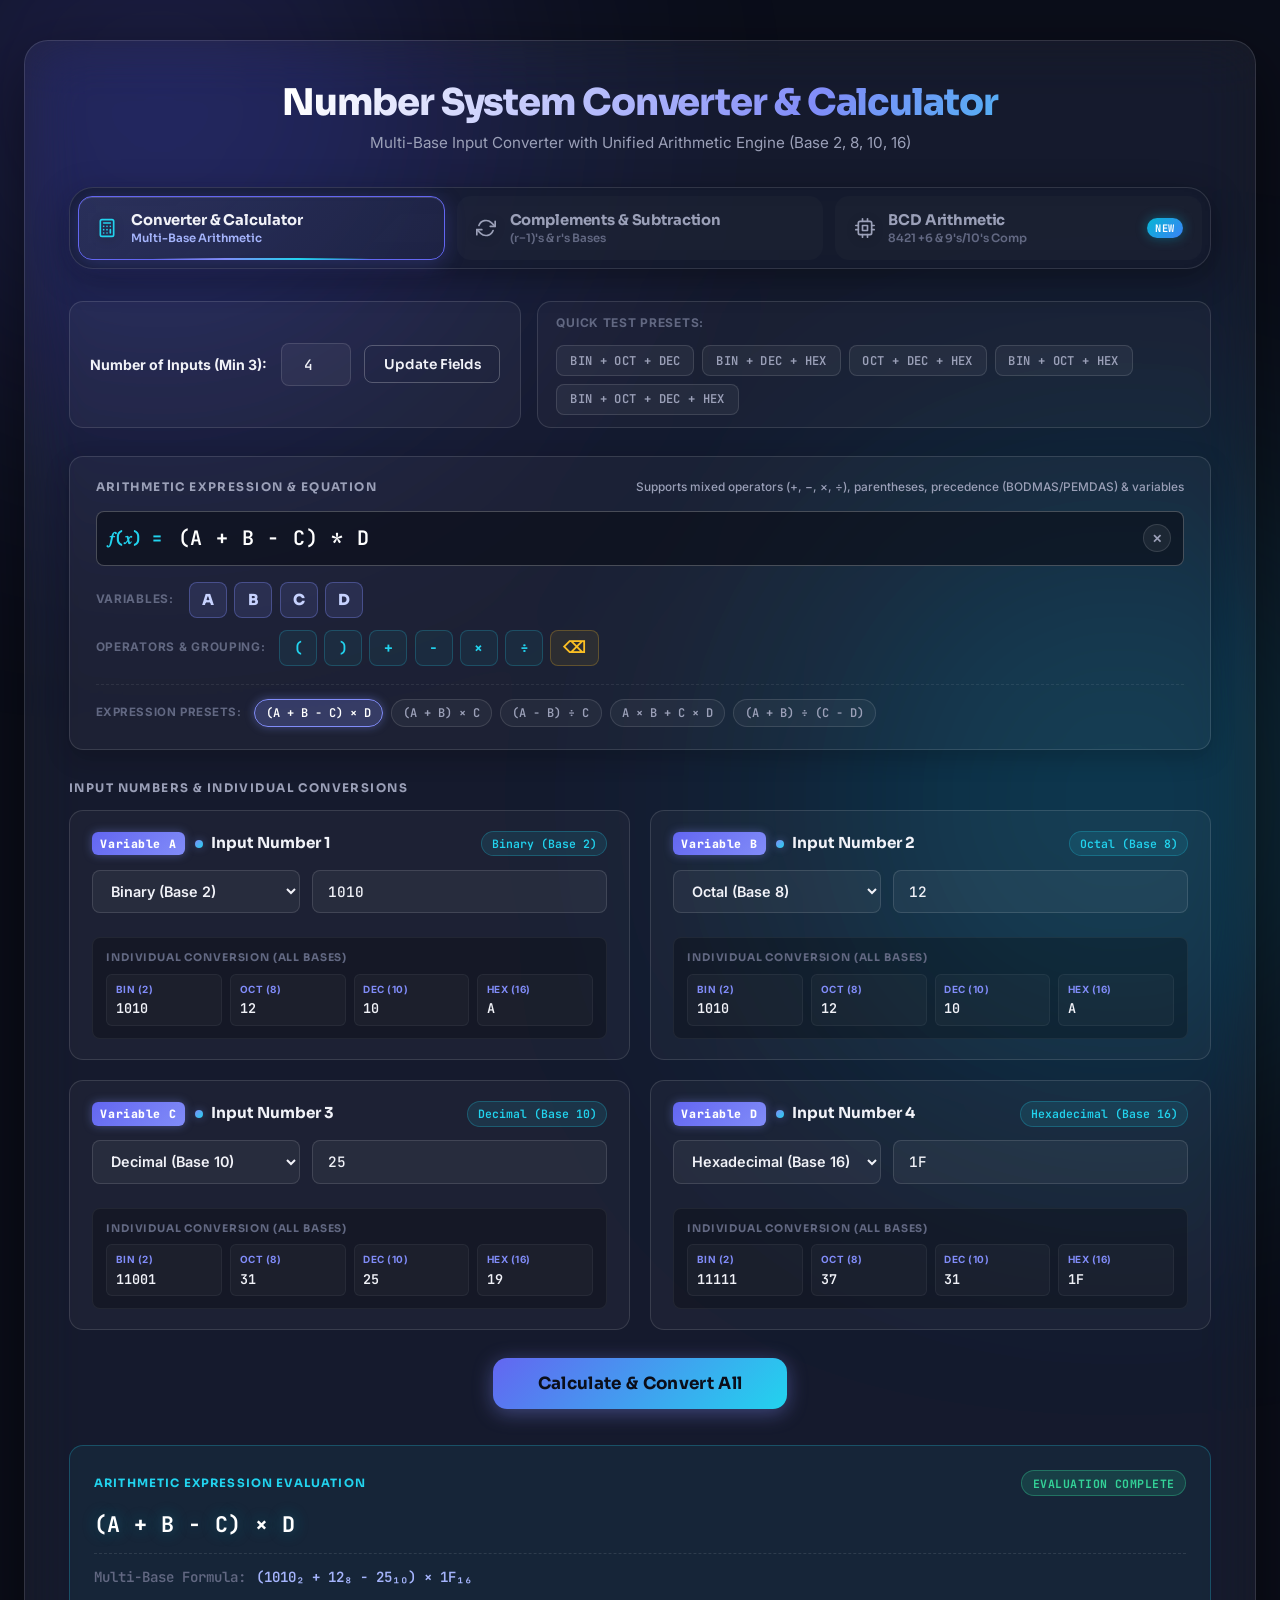
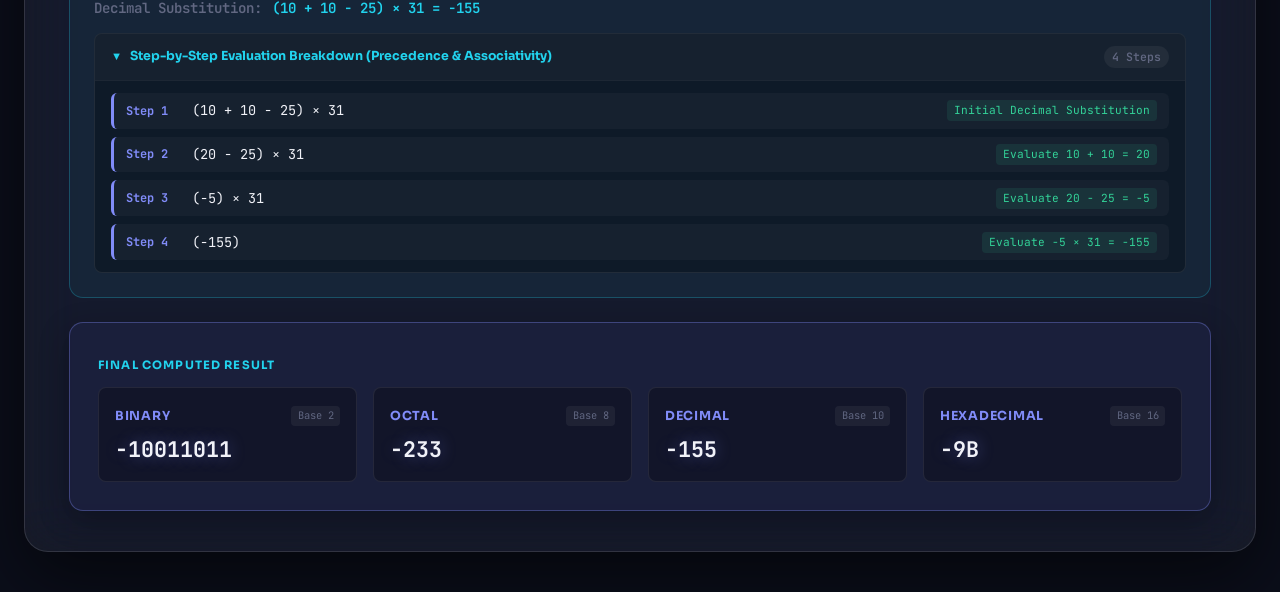
==== commit ac06948b: "refactor: remove all emojis from codebase in favor of clean SVGs and typographic styling" ====
--- a/index.html
+++ b/index.html
@@ -18,21 +18,53 @@
         <!-- Main Navigation Tabs -->
         <nav class="main-tabs" role="tablist" aria-label="Main Navigation">
             <button type="button" class="tab-btn active" role="tab" id="tab-btn-converter" aria-selected="true" aria-controls="tab-panel-converter" data-tab="converter">
-                <span class="tab-icon">🔢</span>
+                <span class="tab-icon" aria-hidden="true">
+                    <svg width="22" height="22" viewBox="0 0 24 24" fill="none" stroke="currentColor" stroke-width="2" stroke-linecap="round" stroke-linejoin="round">
+                        <rect x="4" y="2" width="16" height="20" rx="2"></rect>
+                        <line x1="8" y1="6" x2="16" y2="6"></line>
+                        <line x1="16" y1="14" x2="16" y2="18"></line>
+                        <path d="M8 10h.01"></path>
+                        <path d="M12 10h.01"></path>
+                        <path d="M16 10h.01"></path>
+                        <path d="M8 14h.01"></path>
+                        <path d="M12 14h.01"></path>
+                        <path d="M8 18h.01"></path>
+                        <path d="M12 18h.01"></path>
+                    </svg>
+                </span>
                 <div class="tab-text-group">
                     <span class="tab-title">Converter &amp; Calculator</span>
                     <span class="tab-sub">Multi-Base Arithmetic</span>
                 </div>
             </button>
             <button type="button" class="tab-btn" role="tab" id="tab-btn-complements" aria-selected="false" aria-controls="tab-panel-complements" data-tab="complements">
-                <span class="tab-icon">🔄</span>
+                <span class="tab-icon" aria-hidden="true">
+                    <svg width="22" height="22" viewBox="0 0 24 24" fill="none" stroke="currentColor" stroke-width="2" stroke-linecap="round" stroke-linejoin="round">
+                        <polyline points="23 4 23 10 17 10"></polyline>
+                        <polyline points="1 20 1 14 7 14"></polyline>
+                        <path d="M3.51 9a9 9 0 0 1 14.85-3.36L23 10M1 14l4.64 4.36A9 9 0 0 0 20.49 15"></path>
+                    </svg>
+                </span>
                 <div class="tab-text-group">
                     <span class="tab-title">Complements &amp; Subtraction</span>
                     <span class="tab-sub">(r−1)'s &amp; r's Bases</span>
                 </div>
             </button>
             <button type="button" class="tab-btn" role="tab" id="tab-btn-bcd" aria-selected="false" aria-controls="tab-panel-bcd" data-tab="bcd">
-                <span class="tab-icon">⚡</span>
+                <span class="tab-icon" aria-hidden="true">
+                    <svg width="22" height="22" viewBox="0 0 24 24" fill="none" stroke="currentColor" stroke-width="2" stroke-linecap="round" stroke-linejoin="round">
+                        <rect x="4" y="4" width="16" height="16" rx="2"></rect>
+                        <rect x="9" y="9" width="6" height="6"></rect>
+                        <line x1="9" y1="1" x2="9" y2="4"></line>
+                        <line x1="15" y1="1" x2="15" y2="4"></line>
+                        <line x1="9" y1="20" x2="9" y2="23"></line>
+                        <line x1="15" y1="20" x2="15" y2="23"></line>
+                        <line x1="20" y1="9" x2="23" y2="9"></line>
+                        <line x1="20" y1="14" x2="23" y2="14"></line>
+                        <line x1="1" y1="9" x2="4" y2="9"></line>
+                        <line x1="1" y1="14" x2="4" y2="14"></line>
+                    </svg>
+                </span>
                 <div class="tab-text-group">
                     <span class="tab-title">BCD Arithmetic</span>
                     <span class="tab-sub">8421 +6 &amp; 9's/10's Comp</span>
@@ -125,7 +157,13 @@
 
         <!-- error banner -->
         <div class="error-banner" id="global-error-banner" style="display: none;" role="alert">
-            <div class="error-banner-icon">⚠️</div>
+            <div class="error-banner-icon" aria-hidden="true">
+                <svg width="22" height="22" viewBox="0 0 24 24" fill="none" stroke="currentColor" stroke-width="2" stroke-linecap="round" stroke-linejoin="round">
+                    <circle cx="12" cy="12" r="10"></circle>
+                    <line x1="12" y1="8" x2="12" y2="12"></line>
+                    <line x1="12" y1="16" x2="12.01" y2="16"></line>
+                </svg>
+            </div>
             <div class="error-banner-content">
                 <h4 class="error-banner-title" id="error-banner-title">Arithmetic Error</h4>
                 <p class="error-banner-desc" id="error-banner-desc">An error occurred during evaluation.</p>
@@ -380,10 +418,10 @@
                     <!-- BCD Operation Mode Toggle -->
                     <div class="bcd-mode-toggle" id="bcd-mode-toggle">
                         <button type="button" class="bcd-mode-btn active" id="bcd-mode-add" data-bcd-mode="add">
-                            <span class="mode-icon">➕</span> BCD Addition (+6 Rule)
+                            <span class="mode-icon">+</span> BCD Addition (+6 Rule)
                         </button>
                         <button type="button" class="bcd-mode-btn" id="bcd-mode-sub" data-bcd-mode="sub">
-                            <span class="mode-icon">➖</span> BCD Subtraction (Complements)
+                            <span class="mode-icon">&minus;</span> BCD Subtraction (Complements)
                         </button>
                     </div>
                 </div>
@@ -481,7 +519,7 @@
                     <!-- Primary Action Button -->
                     <div class="bcd-action-row">
                         <button type="button" id="bcd-calc-btn" class="primary-btn bcd-primary-btn">
-                            <span class="btn-icon">⚡</span> Execute BCD Addition
+                            Execute BCD Addition
                         </button>
                     </div>
                 </div>
--- a/style.css
+++ b/style.css
@@ -2062,12 +2062,34 @@
     display: flex;
     align-items: center;
     justify-content: center;
+    color: var(--text-muted);
     filter: drop-shadow(0 2px 4px rgba(0, 0, 0, 0.3));
-    transition: transform 0.25s ease;
+    transition: transform 0.25s ease, color 0.25s ease;
+}
+
+.tab-icon svg {
+    display: block;
+    width: 20px;
+    height: 20px;
 }
 
 .tab-btn:hover .tab-icon {
-    transform: scale(1.1);
+    transform: scale(1.08);
+    color: var(--text-main);
+}
+
+.tab-btn.active .tab-icon {
+    color: var(--accent-cyan);
+}
+
+.mode-icon {
+    font-family: var(--font-mono);
+    font-size: 1.05rem;
+    font-weight: 700;
+    line-height: 1;
+    display: inline-flex;
+    align-items: center;
+    justify-content: center;
 }
 
 .tab-text-group {
